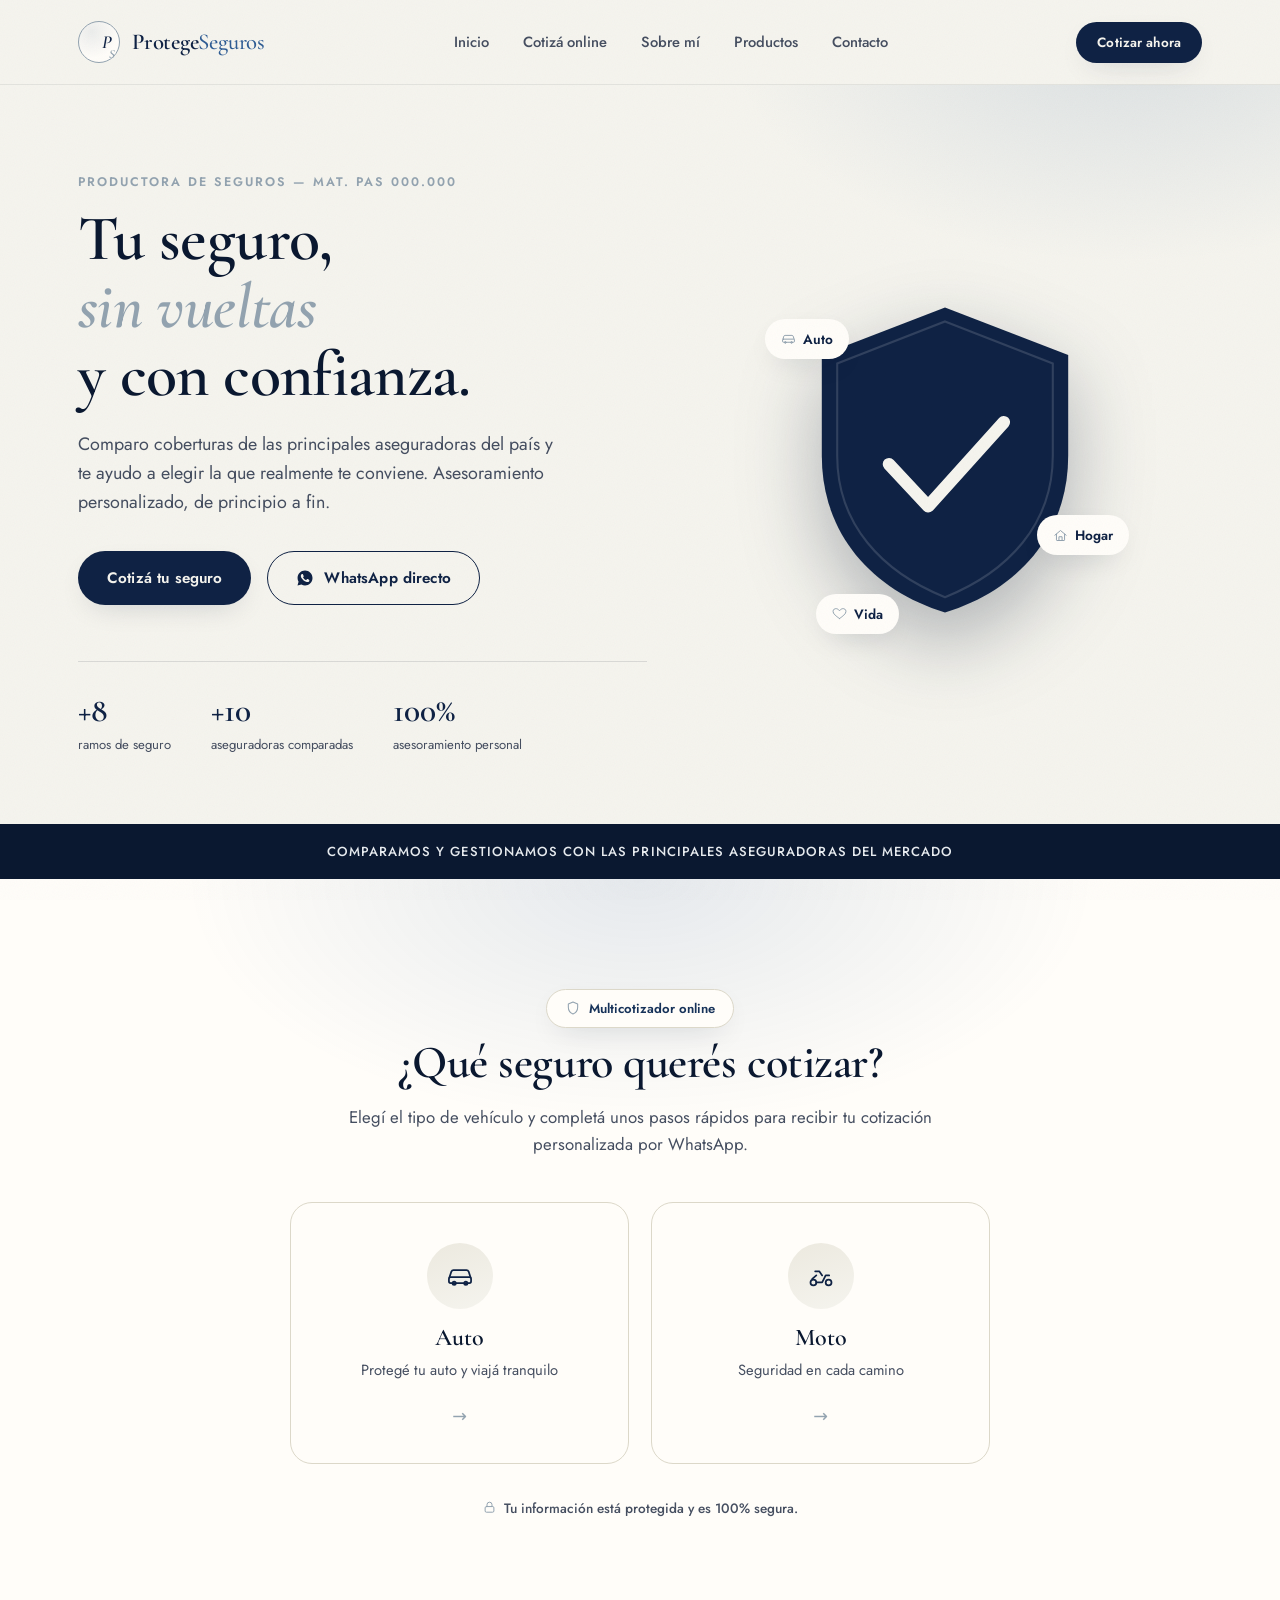
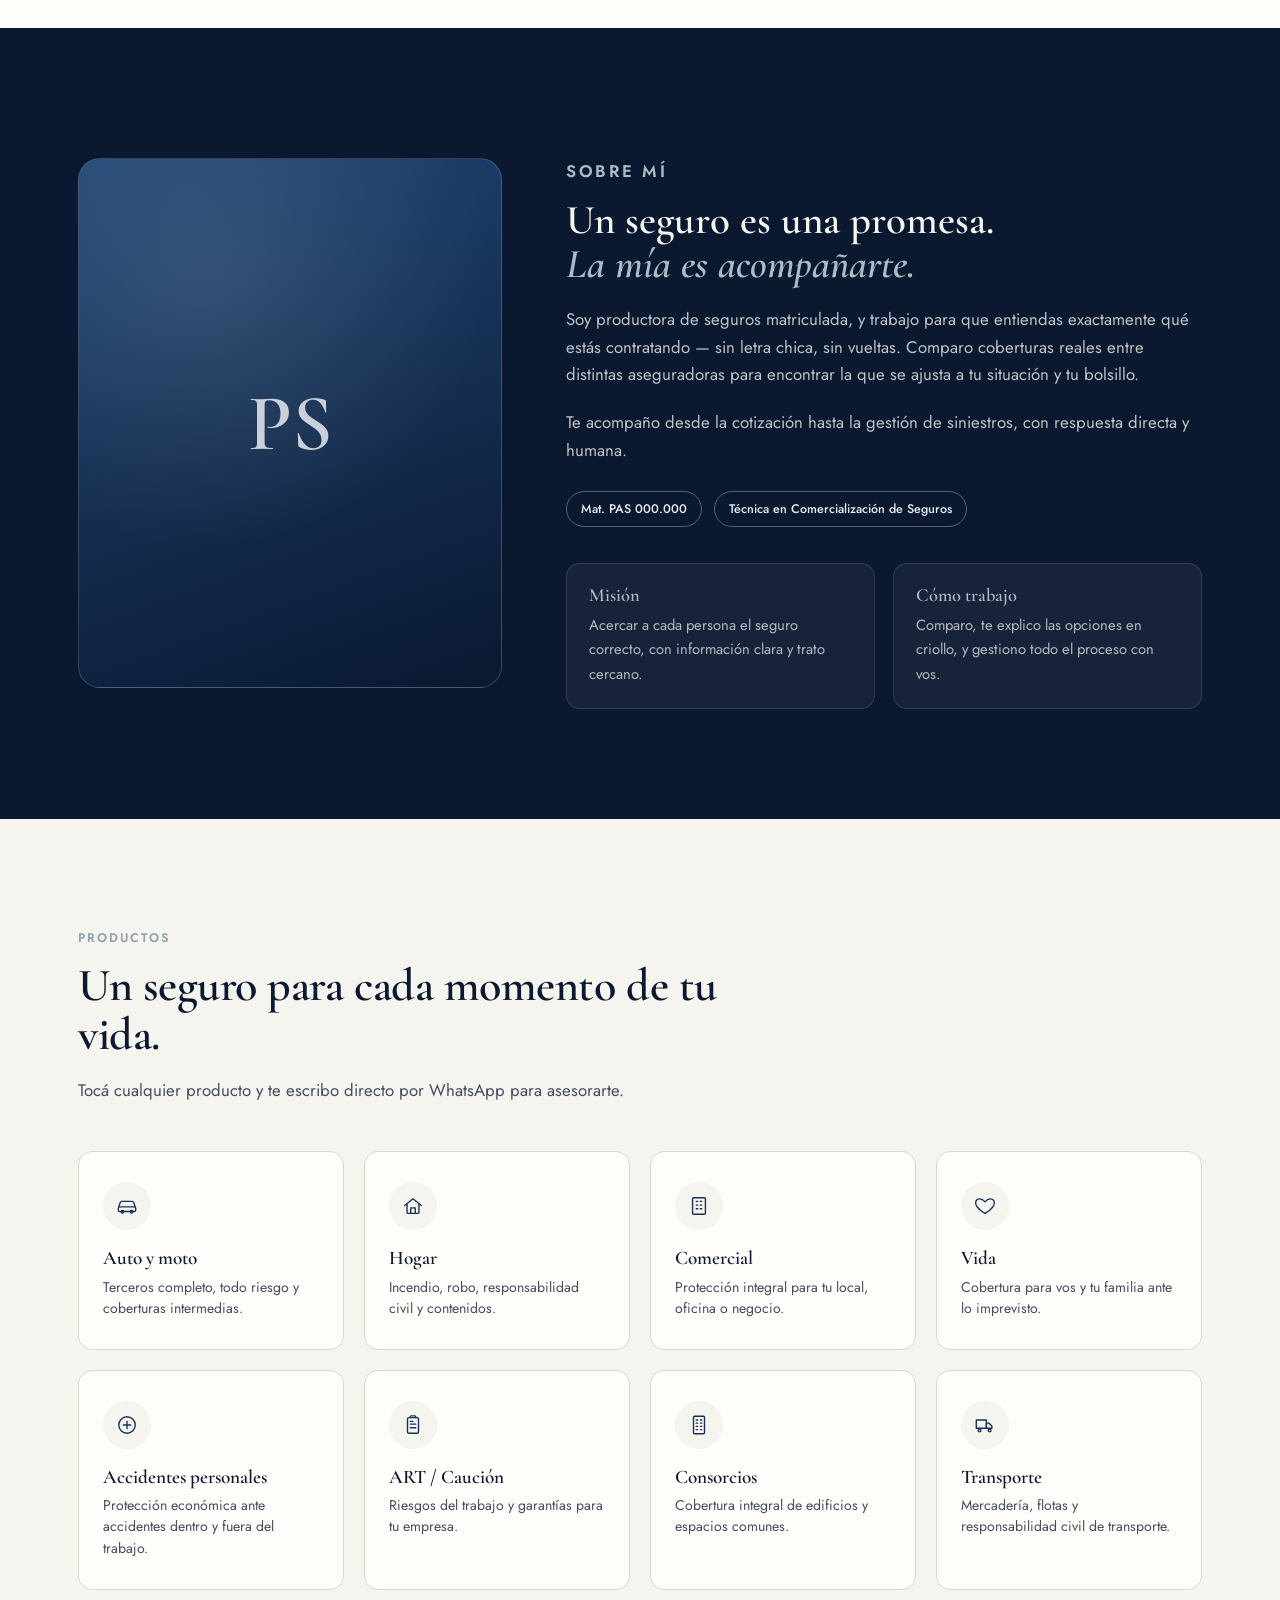
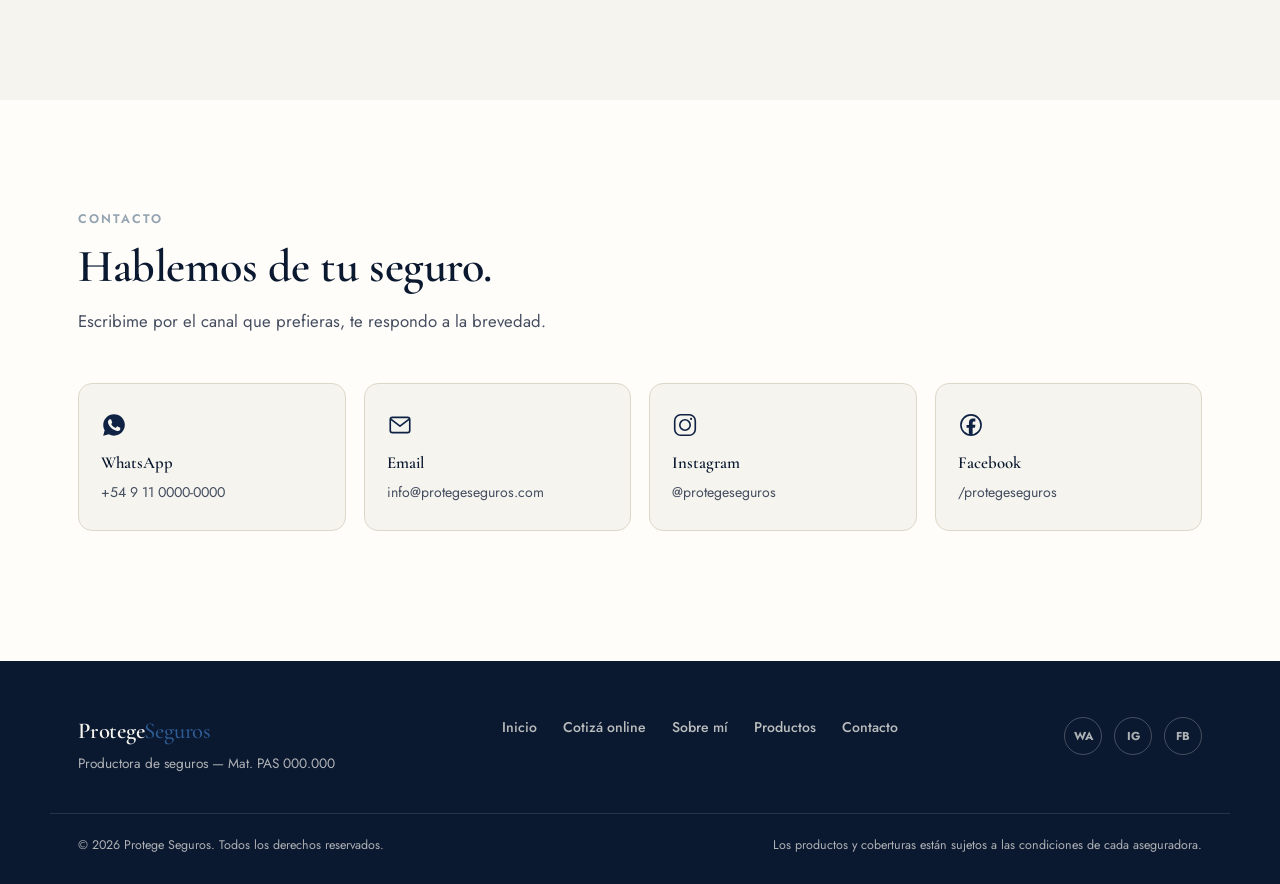
==== index.html @ 7175b38b "Sitio inicial de Protege Seguros: landing con cotizador auto/moto, productos y contacto por WhatsApp" ====
<!DOCTYPE html>
<html lang="es">
<head>
<meta charset="UTF-8">
<meta name="viewport" content="width=device-width, initial-scale=1.0">
<title>Protege Seguros — Tu productora de seguros de confianza</title>
<meta name="description" content="Protege Seguros: cotizá online seguros de auto y moto, y consultá por hogar, comercial, vida, ART y más. Asesoramiento personalizado, sin vueltas.">
<link rel="preconnect" href="https://fonts.googleapis.com">
<link rel="preconnect" href="https://fonts.gstatic.com" crossorigin>
<link href="https://fonts.googleapis.com/css2?family=Cormorant+Garamond:ital,wght@0,400;0,500;0,600;0,700;1,500;1,600&family=Jost:wght@400;500;600;700&display=swap" rel="stylesheet">
<link rel="stylesheet" href="css/styles.css">
</head>
<body>

<div class="grain"></div>

<!-- ===== HEADER ===== -->
<header class="site-header" id="inicio">
  <div class="wrap header-inner">
    <a href="#inicio" class="brand">
      <span class="brand-mark" aria-hidden="true">
        <span class="mark-badge">P<span class="mark-s">S</span></span>
      </span>
      <span class="brand-name">Protege<em>Seguros</em></span>
    </a>

    <nav class="main-nav" id="mainNav">
      <a href="#inicio">Inicio</a>
      <a href="#cotizar">Cotizá online</a>
      <a href="#sobre-mi">Sobre mí</a>
      <a href="#productos">Productos</a>
      <a href="#contacto">Contacto</a>
    </nav>

    <a href="#cotizar" class="btn btn-primary btn-small header-cta">Cotizar ahora</a>

    <button class="nav-toggle" id="navToggle" aria-label="Abrir menú" aria-expanded="false">
      <span></span><span></span><span></span>
    </button>
  </div>
</header>

<main>

  <!-- ===== HERO ===== -->
  <section class="hero">
    <div class="wrap hero-inner">
      <div class="hero-copy">
        <p class="eyebrow">Productora de seguros — Mat. PAS 000.000</p>
        <h1>Tu seguro,<br><em>sin vueltas</em><br>y con confianza.</h1>
        <p class="hero-lead">
          Comparo coberturas de las principales aseguradoras del país y te ayudo
          a elegir la que realmente te conviene. Asesoramiento personalizado,
          de principio a fin.
        </p>
        <div class="hero-actions">
          <a href="#cotizar" class="btn btn-primary">Cotizá tu seguro</a>
          <a href="#" class="btn btn-ghost" data-wa-msg="Hola! Quiero consultar por un seguro.">
            <svg width="18" height="18" viewBox="0 0 24 24" fill="currentColor"><path d="M12.04 2c-5.5 0-9.96 4.46-9.96 9.96 0 1.76.46 3.45 1.32 4.95L2 22l5.25-1.38a9.9 9.9 0 0 0 4.79 1.22h.01c5.5 0 9.96-4.46 9.96-9.96S17.54 2 12.04 2zm5.86 14.06c-.24.68-1.4 1.3-1.94 1.38-.5.08-1.12.11-1.81-.11-.42-.13-.95-.31-1.64-.6-2.88-1.24-4.76-4.15-4.9-4.34-.14-.19-1.17-1.55-1.17-2.96 0-1.4.74-2.09 1-2.38.26-.28.57-.35.76-.35.19 0 .38 0 .55.01.17.01.41-.06.64.49.24.57.81 1.98.88 2.12.07.14.12.31.02.5-.09.19-.14.31-.28.48-.14.16-.29.36-.42.49-.14.14-.28.29-.12.57.16.28.71 1.17 1.53 1.89 1.05.94 1.94 1.23 2.22 1.37.28.14.44.12.6-.07.16-.19.69-.8.87-1.08.19-.28.37-.23.62-.14.26.09 1.64.77 1.92.91.28.14.47.21.54.33.07.12.07.68-.17 1.36z"/></svg>
            WhatsApp directo
          </a>
        </div>

        <ul class="hero-stats">
          <li><strong>+8</strong><span>ramos de seguro</span></li>
          <li><strong>+10</strong><span>aseguradoras comparadas</span></li>
          <li><strong>100%</strong><span>asesoramiento personal</span></li>
        </ul>
      </div>

      <div class="hero-visual" aria-hidden="true">
        <div class="shield-stack">
          <svg class="shield-big" viewBox="0 0 200 230" width="280" height="322">
            <path d="M100 6 L188 40 V112 C188 168 152 208 100 224 C48 208 12 168 12 112 V40 Z" fill="var(--navy-800)"/>
            <path d="M100 16 L177 46 V112 C177 161 145 195 100 213 C55 195 23 161 23 112 V46 Z" fill="none" stroke="rgba(255,255,255,.14)" stroke-width="1.5"/>
            <path d="M60 118 L88 148 L142 88" fill="none" stroke="var(--ivory-100)" stroke-width="9" stroke-linecap="round" stroke-linejoin="round"/>
          </svg>
          <span class="orbit-chip chip-auto"><svg viewBox="0 0 24 24" fill="none" stroke="currentColor" stroke-width="1.6" stroke-linecap="round" stroke-linejoin="round"><path d="M3 13l1.6-4.8A2 2 0 0 1 6.5 7h11a2 2 0 0 1 1.9 1.2L21 13"/><rect x="2.5" y="13" width="19" height="5" rx="1.5"/><circle cx="7" cy="18.3" r="1.4"/><circle cx="17" cy="18.3" r="1.4"/></svg>Auto</span>
          <span class="orbit-chip chip-hogar"><svg viewBox="0 0 24 24" fill="none" stroke="currentColor" stroke-width="1.6" stroke-linecap="round" stroke-linejoin="round"><path d="M3 11.5 12 4l9 7.5"/><path d="M5.5 10v9a1 1 0 0 0 1 1h11a1 1 0 0 0 1-1v-9"/><path d="M9.5 20v-6h5v6"/></svg>Hogar</span>
          <span class="orbit-chip chip-vida"><svg viewBox="0 0 24 24" fill="none" stroke="currentColor" stroke-width="1.6" stroke-linecap="round" stroke-linejoin="round"><path d="M12 20s-7-4.35-9.5-8.5C.7 8 2.2 4.5 5.8 4.2 8 4 10.2 5.3 12 7.5 13.8 5.3 16 4 18.2 4.2 21.8 4.5 23.3 8 21.5 11.5 19 15.65 12 20 12 20Z"/></svg>Vida</span>
        </div>
      </div>
    </div>
  </section>

  <!-- ===== ASEGURADORAS STRIP ===== -->
  <section class="strip">
    <div class="wrap strip-inner">
      <p>Comparamos y gestionamos con las principales aseguradoras del mercado</p>
    </div>
  </section>

  <!-- ===== COTIZADOR ===== -->
  <section class="cotizar" id="cotizar">
    <div class="wrap cotizar-inner">
      <div class="section-head center">
        <span class="pill"><svg viewBox="0 0 24 24" fill="none" stroke="currentColor" stroke-width="1.6" stroke-linecap="round" stroke-linejoin="round"><path d="M12 3l7 3v5c0 5-3 8.5-7 10-4-1.5-7-5-7-10V6l7-3z"/></svg>Multicotizador online</span>
        <h2>¿Qué seguro querés cotizar?</h2>
        <p class="section-lead">
          Elegí el tipo de vehículo y completá unos pasos rápidos para recibir tu
          cotización personalizada por WhatsApp.
        </p>
      </div>

      <div class="quote-picker">
        <a class="quote-card" href="#" data-open-wizard="auto">
          <span class="quote-icon">
            <svg viewBox="0 0 24 24" fill="none" stroke="currentColor" stroke-width="1.5" stroke-linecap="round" stroke-linejoin="round"><path d="M3 13l1.6-4.8A2 2 0 0 1 6.5 7h11a2 2 0 0 1 1.9 1.2L21 13"/><rect x="2.5" y="13" width="19" height="5" rx="1.5"/><circle cx="7" cy="18.3" r="1.4"/><circle cx="17" cy="18.3" r="1.4"/></svg>
          </span>
          <h3>Auto</h3>
          <p>Protegé tu auto y viajá tranquilo</p>
          <span class="quote-arrow">→</span>
        </a>
        <a class="quote-card" href="#" data-open-wizard="moto">
          <span class="quote-icon">
            <svg viewBox="0 0 24 24" fill="none" stroke="currentColor" stroke-width="1.5" stroke-linecap="round" stroke-linejoin="round"><circle cx="5.5" cy="17.5" r="2.5"/><circle cx="18.5" cy="17.5" r="2.5"/><path d="M8 17.5h5l3-6h3M13 11.5 10.5 8H7"/><path d="M4.5 14.5 8 11.5"/></svg>
          </span>
          <h3>Moto</h3>
          <p>Seguridad en cada camino</p>
          <span class="quote-arrow">→</span>
        </a>
      </div>

      <p class="quote-trust"><svg viewBox="0 0 24 24" fill="none" stroke="currentColor" stroke-width="1.6" stroke-linecap="round" stroke-linejoin="round"><rect x="5" y="10.5" width="14" height="9" rx="2"/><path d="M8 10.5V7.5a4 4 0 0 1 8 0v3"/></svg>Tu información está protegida y es 100% segura.</p>
    </div>
  </section>

  <!-- ===== SOBRE MI ===== -->
  <section class="sobre-mi" id="sobre-mi">
    <div class="wrap sobre-inner">
      <div class="sobre-visual" aria-hidden="true">
        <div class="portrait-frame">
          <div class="portrait-placeholder">PS</div>
        </div>
      </div>
      <div class="sobre-copy">
        <p class="eyebrow">Sobre mí</p>
        <h2>Un seguro es una promesa.<br><em>La mía es acompañarte.</em></h2>
        <p>
          Soy productora de seguros matriculada, y trabajo para que entiendas exactamente
          qué estás contratando — sin letra chica, sin vueltas. Comparo coberturas reales
          entre distintas aseguradoras para encontrar la que se ajusta a tu situación y tu bolsillo.
        </p>
        <p>
          Te acompaño desde la cotización hasta la gestión de siniestros, con
          respuesta directa y humana.
        </p>
        <div class="credentials">
          <span>Mat. PAS 000.000</span>
          <span>Técnica en Comercialización de Seguros</span>
        </div>

        <div class="mission-grid">
          <div class="mission-card">
            <h3>Misión</h3>
            <p>Acercar a cada persona el seguro correcto, con información clara y trato cercano.</p>
          </div>
          <div class="mission-card">
            <h3>Cómo trabajo</h3>
            <p>Comparo, te explico las opciones en criollo, y gestiono todo el proceso con vos.</p>
          </div>
        </div>
      </div>
    </div>
  </section>

  <!-- ===== PRODUCTOS ===== -->
  <section class="productos" id="productos">
    <div class="wrap">
      <div class="section-head">
        <p class="eyebrow">Productos</p>
        <h2>Un seguro para cada momento de tu vida.</h2>
        <p class="section-lead">Tocá cualquier producto y te escribo directo por WhatsApp para asesorarte.</p>
      </div>

      <div class="product-grid">
        <a class="product-card" href="#" data-wa-msg="Hola! Quiero cotizar un seguro de AUTO.">
          <span class="product-icon"><svg viewBox="0 0 24 24" fill="none" stroke="currentColor" stroke-width="1.5" stroke-linecap="round" stroke-linejoin="round"><path d="M3 13l1.6-4.8A2 2 0 0 1 6.5 7h11a2 2 0 0 1 1.9 1.2L21 13"/><rect x="2.5" y="13" width="19" height="5" rx="1.5"/><circle cx="7" cy="18.3" r="1.4"/><circle cx="17" cy="18.3" r="1.4"/></svg></span>
          <h3>Auto y moto</h3>
          <p>Terceros completo, todo riesgo y coberturas intermedias.</p>
        </a>
        <a class="product-card" href="#" data-wa-msg="Hola! Quiero consultar por un seguro de HOGAR.">
          <span class="product-icon"><svg viewBox="0 0 24 24" fill="none" stroke="currentColor" stroke-width="1.5" stroke-linecap="round" stroke-linejoin="round"><path d="M3 11.5 12 4l9 7.5"/><path d="M5.5 10v9a1 1 0 0 0 1 1h11a1 1 0 0 0 1-1v-9"/><path d="M9.5 20v-6h5v6"/></svg></span>
          <h3>Hogar</h3>
          <p>Incendio, robo, responsabilidad civil y contenidos.</p>
        </a>
        <a class="product-card" href="#" data-wa-msg="Hola! Quiero consultar por un seguro COMERCIAL.">
          <span class="product-icon"><svg viewBox="0 0 24 24" fill="none" stroke="currentColor" stroke-width="1.5" stroke-linecap="round" stroke-linejoin="round"><rect x="5" y="3" width="14" height="18" rx="1"/><path d="M9 7h1.6M13.4 7H15M9 11h1.6M13.4 11H15M9 15h1.6M13.4 15H15"/></svg></span>
          <h3>Comercial</h3>
          <p>Protección integral para tu local, oficina o negocio.</p>
        </a>
        <a class="product-card" href="#" data-wa-msg="Hola! Quiero consultar por un seguro de VIDA.">
          <span class="product-icon"><svg viewBox="0 0 24 24" fill="none" stroke="currentColor" stroke-width="1.5" stroke-linecap="round" stroke-linejoin="round"><path d="M12 20s-7-4.35-9.5-8.5C.7 8 2.2 4.5 5.8 4.2 8 4 10.2 5.3 12 7.5 13.8 5.3 16 4 18.2 4.2 21.8 4.5 23.3 8 21.5 11.5 19 15.65 12 20 12 20Z"/></svg></span>
          <h3>Vida</h3>
          <p>Cobertura para vos y tu familia ante lo imprevisto.</p>
        </a>
        <a class="product-card" href="#" data-wa-msg="Hola! Quiero consultar por un seguro de ACCIDENTES PERSONALES.">
          <span class="product-icon"><svg viewBox="0 0 24 24" fill="none" stroke="currentColor" stroke-width="1.5" stroke-linecap="round" stroke-linejoin="round"><circle cx="12" cy="12" r="9"/><path d="M12 8v8M8 12h8"/></svg></span>
          <h3>Accidentes personales</h3>
          <p>Protección económica ante accidentes dentro y fuera del trabajo.</p>
        </a>
        <a class="product-card" href="#" data-wa-msg="Hola! Quiero consultar por ART / Caución.">
          <span class="product-icon"><svg viewBox="0 0 24 24" fill="none" stroke="currentColor" stroke-width="1.5" stroke-linecap="round" stroke-linejoin="round"><rect x="6" y="4" width="12" height="17" rx="1.5"/><path d="M9 4V3a1 1 0 0 1 1-1h4a1 1 0 0 1 1 1v1"/><path d="M9 11h6M9 15h6M9 8h3"/></svg></span>
          <h3>ART / Caución</h3>
          <p>Riesgos del trabajo y garantías para tu empresa.</p>
        </a>
        <a class="product-card" href="#" data-wa-msg="Hola! Quiero consultar por un seguro de CONSORCIO.">
          <span class="product-icon"><svg viewBox="0 0 24 24" fill="none" stroke="currentColor" stroke-width="1.5" stroke-linecap="round" stroke-linejoin="round"><rect x="6" y="2.5" width="12" height="19" rx="1"/><path d="M9 6.5h1.4M13.6 6.5H15M9 10h1.4M13.6 10H15M9 13.5h1.4M13.6 13.5H15M9 17h1.4M13.6 17H15"/></svg></span>
          <h3>Consorcios</h3>
          <p>Cobertura integral de edificios y espacios comunes.</p>
        </a>
        <a class="product-card" href="#" data-wa-msg="Hola! Quiero consultar por un seguro de TRANSPORTE.">
          <span class="product-icon"><svg viewBox="0 0 24 24" fill="none" stroke="currentColor" stroke-width="1.5" stroke-linecap="round" stroke-linejoin="round"><path d="M2.5 6.5h11v9h-11z"/><path d="M13.5 10h3l3 3v2.5h-6z"/><circle cx="6" cy="18" r="1.5"/><circle cx="17" cy="18" r="1.5"/></svg></span>
          <h3>Transporte</h3>
          <p>Mercadería, flotas y responsabilidad civil de transporte.</p>
        </a>
      </div>
    </div>
  </section>

  <!-- ===== CONTACTO ===== -->
  <section class="contacto" id="contacto">
    <div class="wrap contacto-inner">
      <div class="section-head">
        <p class="eyebrow">Contacto</p>
        <h2>Hablemos de tu seguro.</h2>
        <p class="section-lead">Escribime por el canal que prefieras, te respondo a la brevedad.</p>
      </div>

      <div class="contact-grid">
        <a class="contact-card" href="#" data-wa-msg="Hola! Quiero hacer una consulta.">
          <span class="contact-icon"><svg viewBox="0 0 24 24" fill="currentColor"><path d="M12.04 2c-5.5 0-9.96 4.46-9.96 9.96 0 1.76.46 3.45 1.32 4.95L2 22l5.25-1.38a9.9 9.9 0 0 0 4.79 1.22h.01c5.5 0 9.96-4.46 9.96-9.96S17.54 2 12.04 2zm5.86 14.06c-.24.68-1.4 1.3-1.94 1.38-.5.08-1.12.11-1.81-.11-.42-.13-.95-.31-1.64-.6-2.88-1.24-4.76-4.15-4.9-4.34-.14-.19-1.17-1.55-1.17-2.96 0-1.4.74-2.09 1-2.38.26-.28.57-.35.76-.35.19 0 .38 0 .55.01.17.01.41-.06.64.49.24.57.81 1.98.88 2.12.07.14.12.31.02.5-.09.19-.14.31-.28.48-.14.16-.29.36-.42.49-.14.14-.28.29-.12.57.16.28.71 1.17 1.53 1.89 1.05.94 1.94 1.23 2.22 1.37.28.14.44.12.6-.07.16-.19.69-.8.87-1.08.19-.28.37-.23.62-.14.26.09 1.64.77 1.92.91.28.14.47.21.54.33.07.12.07.68-.17 1.36z"/></svg></span>
          <h3>WhatsApp</h3>
          <p>+54 9 11 0000-0000</p>
        </a>
        <a class="contact-card" href="mailto:info@protegeseguros.com">
          <span class="contact-icon"><svg viewBox="0 0 24 24" fill="none" stroke="currentColor" stroke-width="1.5" stroke-linecap="round" stroke-linejoin="round"><rect x="3" y="5" width="18" height="14" rx="2"/><path d="M3.5 6.5 12 13l8.5-6.5"/></svg></span>
          <h3>Email</h3>
          <p>info@protegeseguros.com</p>
        </a>
        <a class="contact-card" href="https://instagram.com/protegeseguros" target="_blank" rel="noopener">
          <span class="contact-icon"><svg viewBox="0 0 24 24" fill="none" stroke="currentColor" stroke-width="1.5" stroke-linecap="round" stroke-linejoin="round"><rect x="2.5" y="2.5" width="19" height="19" rx="5.5"/><circle cx="12" cy="12" r="4.8"/><circle cx="17.6" cy="6.4" r="1" fill="currentColor" stroke="none"/></svg></span>
          <h3>Instagram</h3>
          <p>@protegeseguros</p>
        </a>
        <a class="contact-card" href="https://facebook.com/protegeseguros" target="_blank" rel="noopener">
          <span class="contact-icon"><svg viewBox="0 0 24 24" fill="none" stroke="currentColor" stroke-width="1.5"><circle cx="12" cy="12" r="9.3"/><path d="M13.5 21v-6.5h2.2l.35-2.7H13.5v-1.7c0-.8.2-1.3 1.4-1.3H16V6.2c-.27-.03-1.16-.11-2.2-.11-2.2 0-3.7 1.3-3.7 3.8v2H7.9v2.7H10V21" fill="currentColor" stroke="none"/></svg></span>
          <h3>Facebook</h3>
          <p>/protegeseguros</p>
        </a>
      </div>
    </div>
  </section>

</main>

<!-- ===== FOOTER ===== -->
<footer class="site-footer">
  <div class="wrap footer-inner">
    <div class="footer-brand">
      <span class="brand-name">Protege<em>Seguros</em></span>
      <p>Productora de seguros — Mat. PAS 000.000</p>
    </div>
    <nav class="footer-nav">
      <a href="#inicio">Inicio</a>
      <a href="#cotizar">Cotizá online</a>
      <a href="#sobre-mi">Sobre mí</a>
      <a href="#productos">Productos</a>
      <a href="#contacto">Contacto</a>
    </nav>
    <div class="footer-social">
      <a href="#" data-wa-msg="Hola! Quiero hacer una consulta." aria-label="WhatsApp">WA</a>
      <a href="https://instagram.com/protegeseguros" target="_blank" rel="noopener" aria-label="Instagram">IG</a>
      <a href="https://facebook.com/protegeseguros" target="_blank" rel="noopener" aria-label="Facebook">FB</a>
    </div>
  </div>
  <div class="wrap footer-bottom">
    <p>© 2026 Protege Seguros. Todos los derechos reservados.</p>
    <p>Los productos y coberturas están sujetos a las condiciones de cada aseguradora.</p>
  </div>
</footer>

<!-- ===== QUOTE WIZARD MODAL (Auto / Moto) ===== -->
<div class="quote-modal" id="quoteModal" aria-hidden="true">
  <div class="quote-modal-backdrop" data-close-modal></div>
  <div class="quote-modal-panel" role="dialog" aria-modal="true" aria-labelledby="quoteModalTitle">
    <button type="button" class="modal-close" data-close-modal aria-label="Cerrar">✕</button>

    <div class="modal-head">
      <span class="pill"><svg viewBox="0 0 24 24" fill="none" stroke="currentColor" stroke-width="1.6" stroke-linecap="round" stroke-linejoin="round"><path d="M12 3l7 3v5c0 5-3 8.5-7 10-4-1.5-7-5-7-10V6l7-3z"/></svg>Multicotizador de seguros</span>
      <h3 id="quoteModalTitle">Cotizá tu <span id="modalVehicleType">auto</span> en minutos</h3>
    </div>

    <div class="modal-progress">
      <span class="modal-progress-label">Paso <strong id="stepCurrent">1</strong> de 3</span>
      <div class="modal-progress-bar"><span id="progressFill" style="width:33.3%"></span></div>
    </div>

    <form id="quoteWizardForm" novalidate>
      <!-- STEP 1 -->
      <div class="wizard-step" data-step="1">
        <h4>¿Qué vehículo tenés?</h4>
        <div class="field">
          <label for="w-marca">Marca</label>
          <select id="w-marca" name="marca" required>
            <option value="" disabled selected>Seleccioná la marca</option>
          </select>
        </div>
        <div class="field" id="w-marca-otra-wrap" hidden>
          <label for="w-marca-otra">Escribí la marca</label>
          <input type="text" id="w-marca-otra" name="marcaOtra" placeholder="Nombre de la marca" required>
        </div>
        <div class="field-row">
          <div class="field">
            <label for="w-anio">Año</label>
            <input type="number" id="w-anio" name="anio" min="1970" max="2027" placeholder="2020" required>
          </div>
          <label class="check inline">
            <input type="checkbox" name="es0km">
            <span>¿Es 0km?</span>
          </label>
        </div>
        <div class="field" id="w-modelo-wrap" hidden>
          <label for="w-modelo">Modelo</label>
          <select id="w-modelo" name="modelo" required>
            <option value="" disabled selected>Elegí un modelo</option>
          </select>
        </div>
        <div class="field" id="w-modelo-otra-wrap" hidden>
          <label for="w-modelo-otra">Escribí el modelo / versión</label>
          <input type="text" id="w-modelo-otra" name="modeloOtra" placeholder="Ej: Gol Trend 1.6" required>
        </div>
        <div class="field">
          <label for="w-uso">Uso del vehículo</label>
          <select id="w-uso" name="uso">
            <option>Particular</option>
            <option>Comercial</option>
            <option>Aplicación (Uber / Didi)</option>
          </select>
        </div>
        <div class="check-grid">
          <label class="check"><input type="checkbox" name="garage"><span>¿Se guarda en garage?</span></label>
          <label class="check"><input type="checkbox" name="gnc"><span>¿Tiene GNC?</span></label>
          <label class="check"><input type="checkbox" name="rastreador"><span>¿Tiene rastreador satelital?</span></label>
        </div>
      </div>

      <!-- STEP 2 -->
      <div class="wizard-step" data-step="2" hidden>
        <h4>Tus datos de contacto</h4>
        <div class="field">
          <label for="w-nombre">Nombre y apellido</label>
          <input type="text" id="w-nombre" name="nombre" required placeholder="Tu nombre">
        </div>
        <div class="field">
          <label for="w-telefono">Teléfono</label>
          <input type="tel" id="w-telefono" name="telefono" required placeholder="11 1234-5678">
        </div>
        <div class="field">
          <label for="w-email">Email (opcional)</label>
          <input type="email" id="w-email" name="email" placeholder="tu@email.com">
        </div>
      </div>

      <!-- STEP 3 -->
      <div class="wizard-step" data-step="3" hidden>
        <h4>Revisá tu cotización</h4>
        <div class="summary" id="wizardSummary"></div>
        <p class="quote-trust"><svg viewBox="0 0 24 24" fill="none" stroke="currentColor" stroke-width="1.6" stroke-linecap="round" stroke-linejoin="round"><rect x="5" y="10.5" width="14" height="9" rx="2"/><path d="M8 10.5V7.5a4 4 0 0 1 8 0v3"/></svg>Tus datos se usan solo para prepararte la cotización.</p>
      </div>

      <div class="modal-actions">
        <button type="button" class="btn btn-ghost" id="wizardBack" hidden>Atrás</button>
        <button type="button" class="btn btn-primary" id="wizardNext">Siguiente →</button>
      </div>
    </form>
  </div>
</div>

<script src="js/main.js"></script>
</body>
</html>
---- css/styles.css ----
/* ===================================================================
   PROTEGE SEGUROS — design tokens
=================================================================== */
:root{
  --navy-900: #0a1830;
  --navy-800: #0f2244;
  --navy-700: #163259;
  --navy-600: #204575;
  --navy-500: #2e5c94;
  --steel-400: #6f93c2;
  --silver-500: #93a3b0;
  --silver-400: #aebcc7;
  --silver-100: #e8ecf0;
  --ivory-100: #f5f4ee;
  --ivory-200: #ece9df;
  --ivory-300: #dcd8c9;
  --ink: #131b2b;
  --ink-soft: #454e60;
  --white: #fffdf9;

  --font-display: "Cormorant Garamond", ui-serif, Georgia, serif;
  --font-body: "Jost", ui-sans-serif, system-ui, sans-serif;

  --radius-lg: 22px;
  --radius-md: 14px;
  --radius-sm: 8px;
  --shadow-soft: 0 20px 50px -20px rgba(10, 24, 48, 0.4);
  --shadow-card: 0 10px 30px -12px rgba(10, 24, 48, 0.2);
  --ease: cubic-bezier(.22,.9,.32,1);
}

*, *::before, *::after{ box-sizing: border-box; }
html{ scroll-behavior: smooth; }
body{
  margin:0;
  font-family: var(--font-body);
  color: var(--ink);
  background: var(--ivory-100);
  -webkit-font-smoothing: antialiased;
  overflow-x: hidden;
}
img{ max-width:100%; display:block; }
a{ color:inherit; text-decoration:none; }
ul{ list-style:none; margin:0; padding:0; }
h1,h2,h3{ font-family: var(--font-display); font-weight: 600; margin:0; color: var(--navy-900); line-height:1.06; }
p{ margin:0; }
em{ font-style: italic; color: var(--silver-500); }

.wrap{
  max-width: 1180px;
  margin: 0 auto;
  padding: 0 28px;
}

/* grain overlay */
.grain{
  position: fixed; inset:0; pointer-events:none; z-index: 999;
  opacity: .04; mix-blend-mode: multiply;
  background-image: url("data:image/svg+xml,%3Csvg xmlns='http://www.w3.org/2000/svg' width='120' height='120'%3E%3Cfilter id='n'%3E%3CfeTurbulence type='fractalNoise' baseFrequency='0.9' numOctaves='2' stitchTiles='stitch'/%3E%3C/filter%3E%3Crect width='100%25' height='100%25' filter='url(%23n)'/%3E%3C/svg%3E");
}

/* ===================================================================
   BUTTONS
=================================================================== */
.btn{
  display:inline-flex; align-items:center; gap:10px;
  padding: 15px 28px;
  border-radius: 999px;
  font-family: var(--font-body);
  font-weight: 600;
  font-size: .95rem;
  letter-spacing: .01em;
  border: 1.5px solid transparent;
  cursor:pointer;
  transition: transform .35s var(--ease), box-shadow .35s var(--ease), background .3s;
}
.btn-primary{
  background: var(--navy-800);
  color: var(--ivory-100);
  box-shadow: var(--shadow-card);
}
.btn-primary:hover{ transform: translateY(-3px); box-shadow: var(--shadow-soft); background: var(--navy-700); }
.btn-ghost{
  background: transparent;
  color: var(--navy-800);
  border-color: var(--navy-800);
}
.btn-ghost:hover{ background: var(--navy-800); color: var(--ivory-100); transform: translateY(-3px); }
.btn-small{ padding: 10px 20px; font-size: .84rem; }

/* ===================================================================
   HEADER
=================================================================== */
.site-header{
  position: sticky; top:0; z-index: 100;
  background: rgba(245,244,238,.86);
  backdrop-filter: blur(14px);
  border-bottom: 1px solid rgba(19,27,43,.08);
}
.header-inner{
  display:flex; align-items:center; justify-content: space-between;
  height: 84px;
  gap: 24px;
}
.brand{ display:flex; align-items:center; gap:12px; color: var(--navy-800); flex-shrink:0; }
.brand-mark{ display:flex; }
.mark-badge{
  width: 42px; height: 42px;
  border-radius: 50%;
  border: 1.5px solid var(--silver-500);
  display:flex; align-items:center; justify-content:flex-end;
  padding-right: 4px;
  font-family: var(--font-display);
  font-style: italic;
  font-weight: 600;
  font-size: 1.15rem;
  color: var(--navy-800);
  background: radial-gradient(circle at 32% 24%, rgba(147,163,176,.18), transparent 65%), var(--white);
}
.mark-badge .mark-s{ font-size: .68em; color: var(--silver-500); margin-left: -3px; align-self: flex-end; }
.brand-name{
  font-family: var(--font-display);
  font-size: 1.42rem;
  font-weight: 600;
  letter-spacing: -.01em;
}
.brand-name em{ font-style: normal; color: var(--navy-500); font-weight: 500; }

.main-nav{ display:flex; gap: 34px; margin: 0 auto; }
.main-nav a{
  font-size: .92rem; font-weight: 500; color: var(--ink-soft);
  position: relative; padding: 4px 0;
  transition: color .25s;
}
.main-nav a::after{
  content:""; position:absolute; left:0; bottom:-2px; height:2px; width:0;
  background: var(--silver-500); transition: width .3s var(--ease);
}
.main-nav a:hover{ color: var(--navy-900); }
.main-nav a:hover::after{ width:100%; }

.header-cta{ flex-shrink:0; }
.nav-toggle{ display:none; }

/* ===================================================================
   HERO
=================================================================== */
.hero{
  position: relative;
  padding: 88px 0 70px;
  background:
    radial-gradient(680px 420px at 88% -10%, rgba(46,92,148,.14), transparent 60%),
    var(--ivory-100);
}
.hero-inner{
  display:grid;
  grid-template-columns: 1.05fr .95fr;
  align-items:center;
  gap: 40px;
}
.eyebrow{
  font-size: .78rem; font-weight: 600; letter-spacing: .16em; text-transform: uppercase;
  color: var(--silver-500); margin-bottom: 14px; display:block;
}
.hero h1{
  font-size: clamp(2.7rem, 5vw, 4.4rem);
  letter-spacing: -.01em;
  font-weight: 600;
}
.hero-lead{
  margin-top: 22px;
  font-size: 1.12rem;
  line-height: 1.6;
  color: var(--ink-soft);
  max-width: 480px;
}
.hero-actions{ display:flex; gap:16px; margin-top: 34px; flex-wrap: wrap; }

.hero-stats{
  display:flex; gap: 40px;
  margin-top: 56px;
  padding-top: 28px;
  border-top: 1px solid rgba(19,27,43,.12);
}
.hero-stats li{ display:flex; flex-direction:column; gap:4px; }
.hero-stats strong{ font-family: var(--font-display); font-size: 2.1rem; font-weight:600; color: var(--navy-800); }
.hero-stats span{ font-size: .82rem; color: var(--ink-soft); }

.hero-visual{ position:relative; display:flex; justify-content:center; }
.shield-stack{ position:relative; }
.shield-big{ filter: drop-shadow(0 30px 40px rgba(10,24,48,.3)); animation: float 6s ease-in-out infinite; }
@keyframes float{ 0%,100%{ transform: translateY(0);} 50%{ transform: translateY(-14px);} }

.orbit-chip{
  position:absolute;
  display:flex; align-items:center; gap:7px;
  background: var(--white);
  border-radius: 999px;
  padding: 10px 16px;
  font-size: .85rem;
  font-weight: 600;
  color: var(--navy-800);
  box-shadow: var(--shadow-card);
  animation: bob 5s ease-in-out infinite;
}
.orbit-chip svg{ width: 15px; height: 15px; color: var(--silver-500); flex-shrink:0; }
.chip-auto{ top: 6%; left: -14%; animation-delay: .2s; }
.chip-hogar{ bottom: 22%; right: -16%; animation-delay: 1.1s; }
.chip-vida{ bottom: -2%; left: 4%; animation-delay: 2s; }
@keyframes bob{ 0%,100%{ transform: translateY(0) rotate(0);} 50%{ transform: translateY(-10px) rotate(-2deg);} }

/* strip */
.strip{ background: var(--navy-900); padding: 18px 0; }
.strip-inner p{
  text-align:center; color: var(--silver-100);
  font-size: .82rem; letter-spacing: .08em; text-transform: uppercase; font-weight:500;
}

/* ===================================================================
   SECTION HEAD (shared)
=================================================================== */
.section-head{ max-width: 640px; margin: 0 0 48px; }
.section-head.center{ max-width: 620px; margin: 0 auto 44px; text-align: center; }
.section-head h2{ font-size: clamp(2.1rem, 3.6vw, 2.9rem); margin-top: 10px; letter-spacing: -.01em; }
.section-lead{ margin-top: 18px; font-size: 1.05rem; color: var(--ink-soft); line-height:1.6; }

.pill{
  display:inline-flex; align-items:center; gap:8px;
  background: var(--white);
  border: 1px solid var(--ivory-300);
  border-radius: 999px;
  padding: 9px 18px;
  font-size: .82rem; font-weight: 600; color: var(--navy-700);
  box-shadow: var(--shadow-card);
}
.pill svg{ width: 16px; height: 16px; color: var(--silver-500); flex-shrink:0; }

/* ===================================================================
   COTIZADOR
=================================================================== */
.cotizar{
  padding: 110px 0;
  background:
    radial-gradient(700px 380px at 50% 0%, rgba(46,92,148,.12), transparent 65%),
    var(--white);
}
.quote-picker{
  display:grid; grid-template-columns: 1fr 1fr; gap: 22px;
  max-width: 700px; margin: 0 auto;
}
.quote-card{
  position: relative;
  background: var(--white);
  border: 1px solid var(--ivory-300);
  border-radius: var(--radius-lg);
  padding: 40px 30px 34px;
  text-align:center;
  display:flex; flex-direction:column; align-items:center; gap: 8px;
  transition: transform .4s var(--ease), box-shadow .4s var(--ease), border-color .3s;
}
.quote-card:hover{
  transform: translateY(-8px);
  box-shadow: var(--shadow-soft);
  border-color: var(--silver-500);
}
.quote-icon{
  width: 66px; height: 66px; border-radius: 50%;
  background: linear-gradient(160deg, var(--ivory-200), var(--ivory-100));
  display:flex; align-items:center; justify-content:center;
  color: var(--navy-800);
  margin-bottom: 8px;
  transition: background .3s, color .3s;
}
.quote-icon svg{ width: 28px; height: 28px; }
.quote-card:hover .quote-icon{ background: linear-gradient(160deg, var(--navy-800), var(--navy-600)); color: var(--ivory-100); }
.quote-card h3{ font-size: 1.5rem; }
.quote-card p{ font-size: .92rem; color: var(--ink-soft); }
.quote-arrow{
  margin-top: 14px;
  font-size: 1.1rem; color: var(--silver-500);
  transition: transform .35s var(--ease);
}
.quote-card:hover .quote-arrow{ transform: translateX(6px); }

.quote-trust{
  display:flex; align-items:center; justify-content:center; gap:7px;
  margin-top: 34px;
  font-size: .85rem; color: var(--ink-soft); font-weight: 500;
}
.quote-trust svg{ width: 15px; height: 15px; color: var(--silver-500); flex-shrink:0; }

/* ===================================================================
   SOBRE MI
=================================================================== */
.sobre-mi{ padding: 110px 0; background: var(--navy-900); color: var(--ivory-100); }
.sobre-inner{
  display:grid; grid-template-columns: .8fr 1.2fr; gap: 64px; align-items: center;
}
.sobre-mi .eyebrow{ color: var(--silver-400); }
.sobre-mi h2{ color: var(--ivory-100); font-size: clamp(2rem, 3.2vw, 2.7rem); }
.sobre-mi h2 em{ color: var(--silver-400); }
.sobre-copy p{ margin-top: 20px; color: rgba(245,244,238,.78); line-height: 1.65; font-size: 1.05rem; }
.credentials{ display:flex; gap:12px; margin-top: 26px; flex-wrap: wrap; }
.credentials span{
  font-size: .78rem; font-weight:500; padding: 8px 14px; border-radius: 999px;
  border: 1px solid rgba(174,188,199,.45); color: var(--silver-100);
}
.mission-grid{ display:grid; grid-template-columns: 1fr 1fr; gap: 18px; margin-top: 36px; }
.mission-card{
  background: rgba(245,244,238,.05);
  border: 1px solid rgba(245,244,238,.12);
  border-radius: var(--radius-md);
  padding: 22px;
}
.mission-card h3{ color: var(--silver-400); font-size: 1.15rem; margin-bottom: 8px; }
.mission-card p{ margin-top:0; font-size: .92rem; color: rgba(245,244,238,.72); }

.portrait-frame{
  width: 100%; aspect-ratio: 4/5;
  border-radius: var(--radius-lg);
  background: linear-gradient(160deg, var(--navy-600), var(--navy-900));
  border: 1px solid rgba(147,163,176,.3);
  display:flex; align-items:center; justify-content:center;
  position: relative;
  overflow:hidden;
}
.portrait-frame::before{
  content:""; position:absolute; inset:0;
  background: radial-gradient(circle at 30% 20%, rgba(147,163,176,.22), transparent 55%);
}
.portrait-placeholder{
  font-family: var(--font-display); font-size: 5rem; font-weight:600; color: var(--silver-100); opacity:.85;
}

/* ===================================================================
   PRODUCTOS
=================================================================== */
.productos{ padding: 110px 0; background: var(--ivory-100); }
.product-grid{
  display:grid; grid-template-columns: repeat(4, 1fr); gap: 20px;
}
.product-card{
  display:block;
  background: var(--white);
  border: 1px solid var(--ivory-300);
  border-radius: var(--radius-md);
  padding: 30px 24px;
  transition: transform .35s var(--ease), box-shadow .35s var(--ease), border-color .3s;
  cursor: pointer;
}
.product-card:hover{
  transform: translateY(-6px);
  box-shadow: var(--shadow-card);
  border-color: var(--silver-400);
}
.product-icon{
  width: 48px; height: 48px; border-radius: 50%;
  background: var(--ivory-100);
  display:flex; align-items:center; justify-content:center;
  color: var(--navy-700);
  margin-bottom: 18px;
  transition: background .3s, color .3s;
}
.product-icon svg{ width: 22px; height: 22px; }
.product-card:hover .product-icon{ background: var(--navy-800); color: var(--ivory-100); }
.product-card h3{ font-size: 1.2rem; margin-bottom: 8px; }
.product-card p{ font-size: .88rem; color: var(--ink-soft); line-height:1.5; }

/* ===================================================================
   CONTACTO
=================================================================== */
.contacto{ padding: 110px 0 130px; background: var(--white); }
.contact-grid{
  display:grid; grid-template-columns: repeat(4, 1fr); gap: 18px;
}
.contact-card{
  display:flex; flex-direction:column; gap: 10px;
  background: var(--ivory-100);
  border: 1px solid var(--ivory-300);
  border-radius: var(--radius-md);
  padding: 28px 22px;
  transition: transform .3s var(--ease), background .3s;
}
.contact-card:hover{ transform: translateY(-5px); background: var(--navy-900); }
.contact-card:hover h3, .contact-card:hover p{ color: var(--ivory-100); }
.contact-icon{ color: var(--navy-800); transition: color .3s; }
.contact-icon svg{ width: 26px; height: 26px; }
.contact-card:hover .contact-icon{ color: var(--silver-400); }
.contact-card h3{ font-size: 1.05rem; transition: color .3s; }
.contact-card p{ font-size: .88rem; color: var(--ink-soft); transition: color .3s; }

/* ===================================================================
   FOOTER
=================================================================== */
.site-footer{ background: var(--navy-900); color: rgba(245,244,238,.7); padding: 56px 0 0; }
.footer-inner{
  display:flex; align-items:flex-start; justify-content: space-between; gap: 32px; flex-wrap: wrap;
  padding-bottom: 40px; border-bottom: 1px solid rgba(245,244,238,.12);
}
.footer-brand .brand-name{ color: var(--ivory-100); }
.footer-brand p{ margin-top: 8px; font-size: .85rem; }
.footer-nav{ display:flex; gap: 26px; flex-wrap: wrap; }
.footer-nav a{ font-size: .88rem; font-weight:500; color: rgba(245,244,238,.75); }
.footer-nav a:hover{ color: var(--silver-400); }
.footer-social{ display:flex; gap: 12px; }
.footer-social a{
  width: 38px; height: 38px; border-radius: 999px;
  border: 1px solid rgba(245,244,238,.25);
  display:flex; align-items:center; justify-content:center;
  font-size: .72rem; font-weight:700;
  transition: background .3s, border-color .3s;
}
.footer-social a:hover{ background: var(--silver-500); border-color: var(--silver-500); color: var(--navy-900); }
.footer-bottom{
  display:flex; justify-content: space-between; gap: 12px; flex-wrap:wrap;
  padding: 22px 28px 30px; font-size: .78rem;
}

/* ===================================================================
   QUOTE WIZARD MODAL
=================================================================== */
.quote-modal{
  position: fixed; inset: 0; z-index: 1000;
  display:flex; align-items:center; justify-content:center;
  padding: 24px;
  visibility: hidden; opacity: 0;
  transition: opacity .3s var(--ease), visibility .3s;
}
.quote-modal.open{ visibility: visible; opacity: 1; }
.quote-modal-backdrop{
  position:absolute; inset:0;
  background: rgba(10,24,48,.55);
  backdrop-filter: blur(4px);
}
.quote-modal-panel{
  position:relative;
  background: var(--white);
  border-radius: var(--radius-lg);
  max-width: 560px; width:100%;
  max-height: 88vh; overflow-y: auto;
  padding: 42px 36px 34px;
  box-shadow: var(--shadow-soft);
  transform: translateY(18px) scale(.98);
  transition: transform .4s var(--ease);
}
.quote-modal.open .quote-modal-panel{ transform: translateY(0) scale(1); }

.modal-close{
  position:absolute; top:18px; right:18px;
  width:34px; height:34px; border-radius:50%;
  border:1px solid var(--ivory-300); background: var(--ivory-100);
  cursor:pointer; font-size:.85rem; color: var(--ink-soft);
  transition: background .25s, color .25s, border-color .25s;
}
.modal-close:hover{ background: var(--navy-800); color: var(--ivory-100); border-color: var(--navy-800); }

.modal-head{ text-align:center; margin-bottom: 24px; }
.modal-head h3{ margin-top: 12px; font-size: 1.75rem; }
.modal-head h3 span{ text-transform: capitalize; color: var(--silver-500); font-style: italic; }

.modal-progress{ margin-bottom: 30px; }
.modal-progress-label{ font-size: .76rem; font-weight: 600; color: var(--ink-soft); letter-spacing: .08em; text-transform: uppercase; }
.modal-progress-bar{ height:4px; background: var(--ivory-200); border-radius: 99px; margin-top: 9px; overflow:hidden; }
.modal-progress-bar span{ display:block; height:100%; background: linear-gradient(90deg, var(--navy-700), var(--silver-500)); transition: width .4s var(--ease); }

.wizard-step h4{ font-size: 1.35rem; font-weight: 600; color: var(--navy-900); margin-bottom: 20px; }
.wizard-step .field{ margin-bottom: 16px; }
.wizard-step .field label{ display:block; font-size: .8rem; font-weight: 600; color: var(--navy-800); margin-bottom: 6px; }
.wizard-step input, .wizard-step select{
  width:100%; font-family: var(--font-body); font-size: .95rem;
  padding: 12px 14px; border-radius: var(--radius-sm);
  border: 1.5px solid var(--ivory-300); background: var(--white); color: var(--ink);
  transition: border-color .25s, box-shadow .25s;
}
.wizard-step input:focus, .wizard-step select:focus{
  outline:none; border-color: var(--silver-500); box-shadow: 0 0 0 4px rgba(147,163,176,.18);
}
.field-row{ display:flex; align-items:flex-end; gap:16px; margin-bottom: 16px; }
.field-row .field{ flex:1; margin-bottom:0; }
.check{ display:flex; align-items:center; gap:9px; font-size: .87rem; color: var(--ink-soft); }
.check.inline{ padding-bottom: 12px; }
.check input{ accent-color: var(--navy-700); width:16px; height:16px; }
.check-grid{
  display:flex; flex-direction:column; gap: 11px; margin-top: 6px;
  padding: 15px 16px; background: var(--ivory-100); border-radius: var(--radius-sm);
}

.summary-row{ display:flex; justify-content:space-between; gap:14px; padding: 10px 0; border-bottom: 1px solid var(--ivory-200); font-size: .9rem; }
.summary-row span{ color: var(--ink-soft); }
.summary-row strong{ color: var(--navy-900); font-weight: 600; text-align:right; }

.modal-actions{ display:flex; justify-content:space-between; gap: 14px; margin-top: 30px; }
.modal-actions .btn{ flex:1; justify-content:center; }
.modal-actions .btn[hidden]{ display:none; }

/* ===================================================================
   SCROLL REVEAL
=================================================================== */
.reveal{ opacity:0; transform: translateY(24px); transition: opacity .8s var(--ease), transform .8s var(--ease); }
.reveal.in{ opacity:1; transform: translateY(0); }

/* ===================================================================
   RESPONSIVE
=================================================================== */
@media (max-width: 980px){
  .hero-inner{ grid-template-columns: 1fr; }
  .hero-visual{ order:-1; margin-bottom: 12px; }
  .shield-big{ width: 200px; height: auto; }
  .sobre-inner{ grid-template-columns: 1fr; }
  .portrait-frame{ max-width: 320px; margin: 0 auto; }
  .product-grid{ grid-template-columns: repeat(2, 1fr); }
  .contact-grid{ grid-template-columns: repeat(2, 1fr); }
}

@media (max-width: 760px){
  .main-nav{ display:none; }
  .header-cta{ display:none; }
  .nav-toggle{
    display:flex; flex-direction:column; gap:5px; background:none; border:none; cursor:pointer; padding:8px;
  }
  .nav-toggle span{ width: 22px; height:2px; background: var(--navy-900); border-radius: 2px; }

  .main-nav.open{
    display:flex; flex-direction:column;
    position:absolute; top:84px; left:0; right:0;
    background: var(--ivory-100);
    padding: 20px 28px 28px;
    gap: 18px;
    border-bottom: 1px solid rgba(19,27,43,.1);
  }

  .hero{ padding: 56px 0 50px; }
  .hero-stats{ gap: 24px; flex-wrap: wrap; }
  .quote-picker{ grid-template-columns: 1fr; }
  .quote-modal-panel{ padding: 32px 22px 26px; }
  .field-row{ flex-wrap: wrap; }
  .mission-grid{ grid-template-columns: 1fr; }
  .product-grid{ grid-template-columns: 1fr 1fr; }
  .contact-grid{ grid-template-columns: 1fr; }
  .footer-bottom{ flex-direction: column; }
}
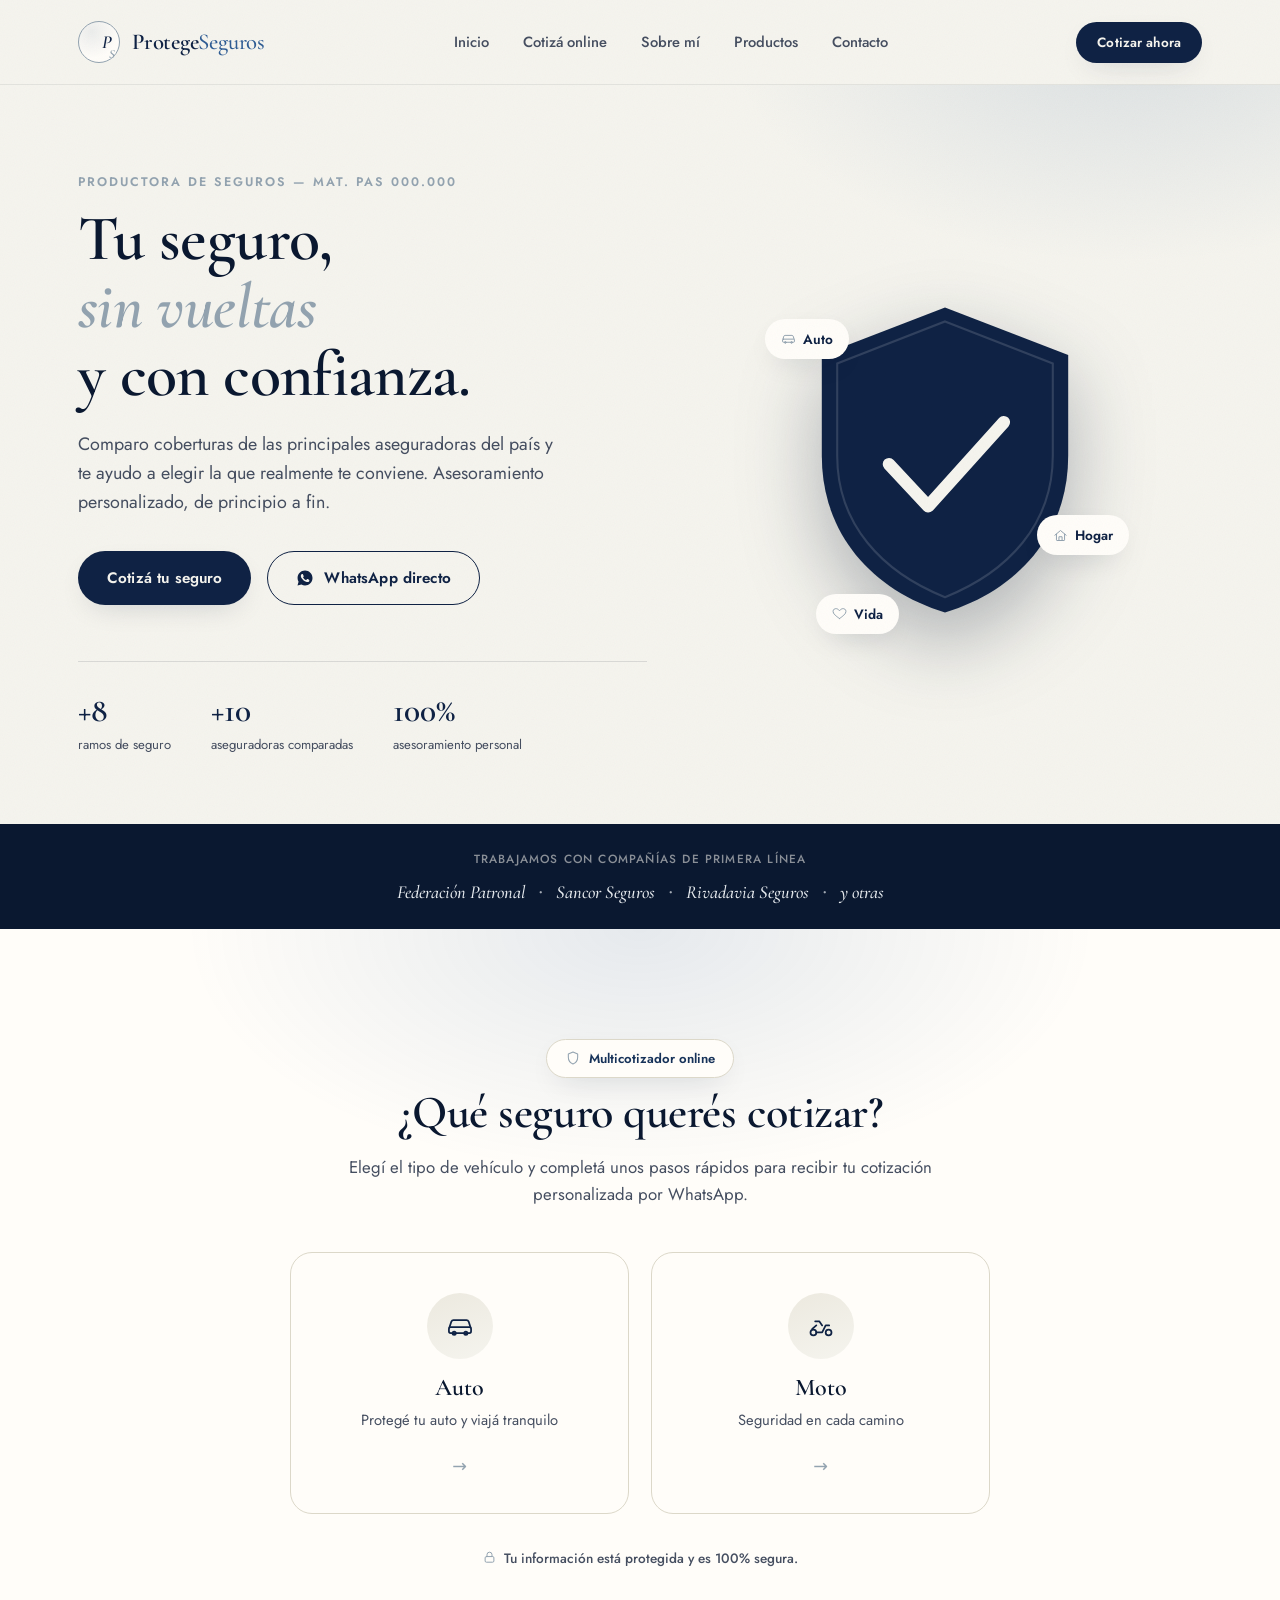
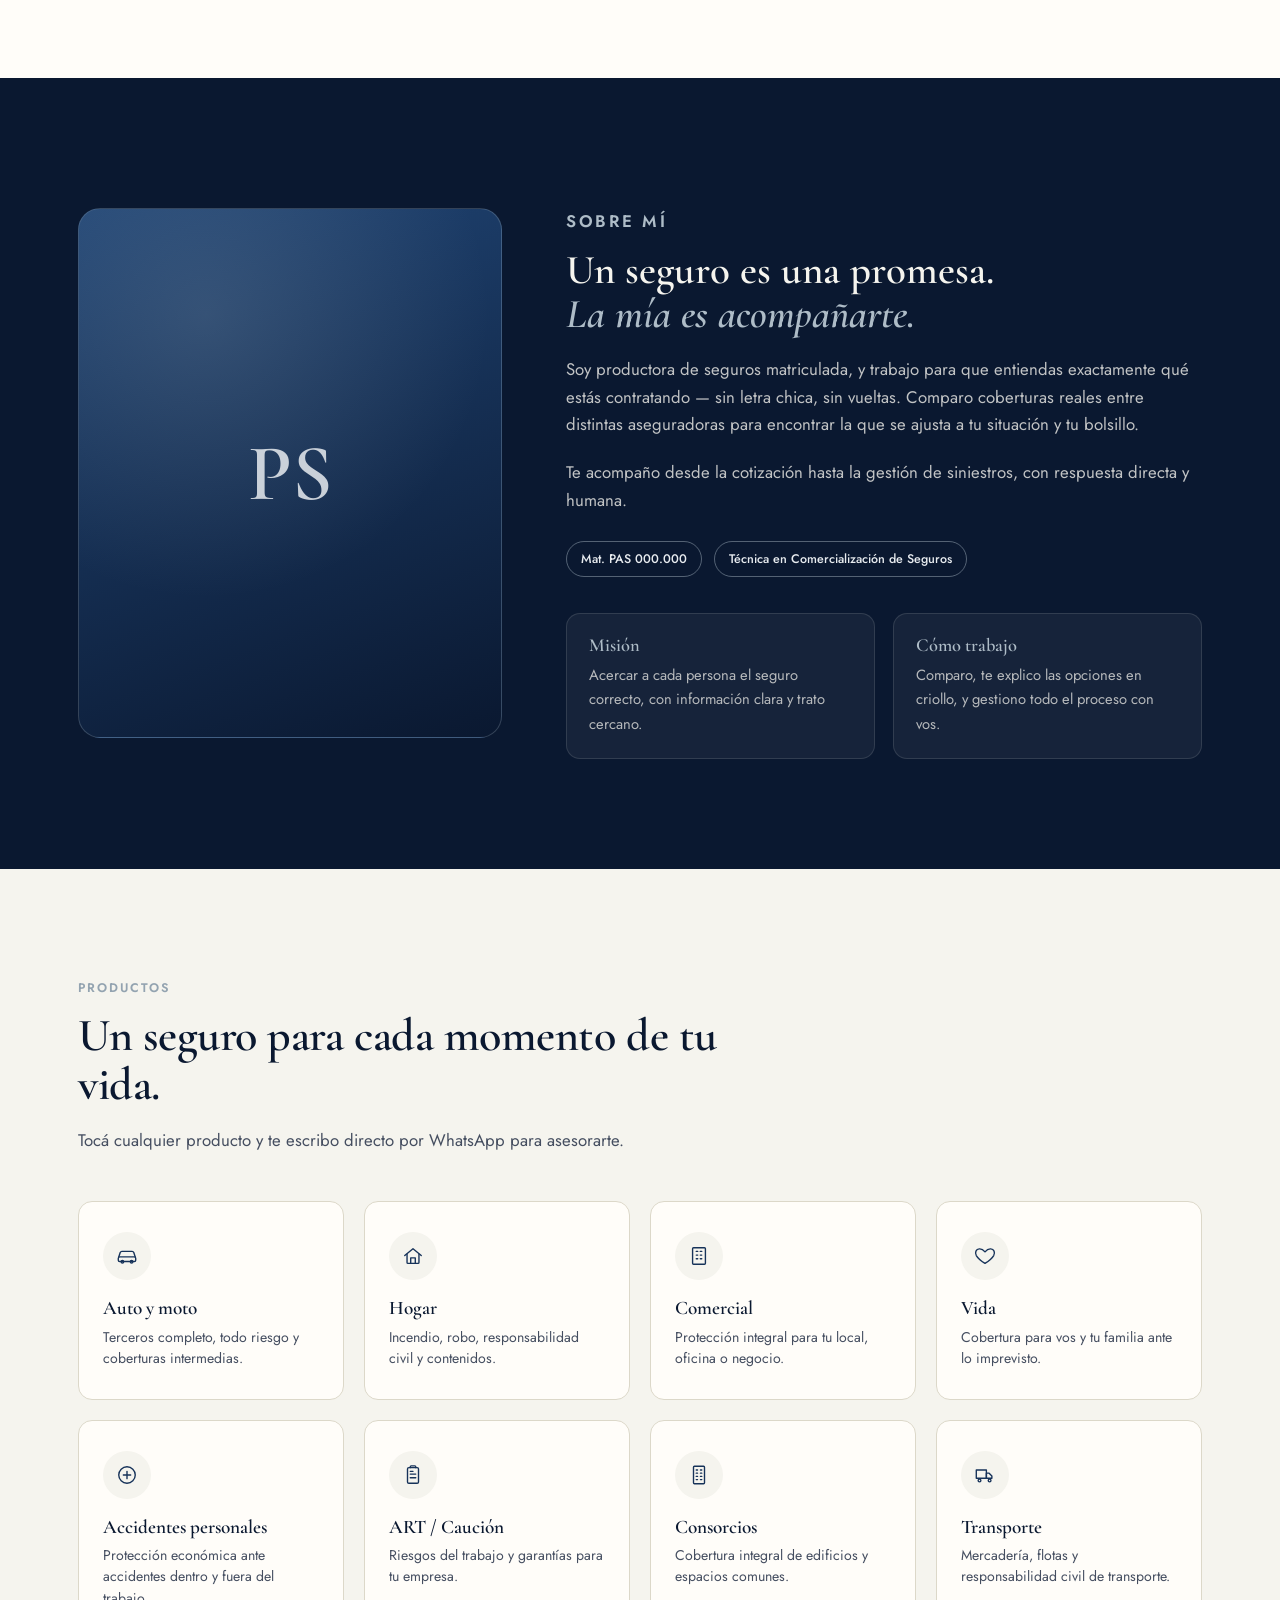
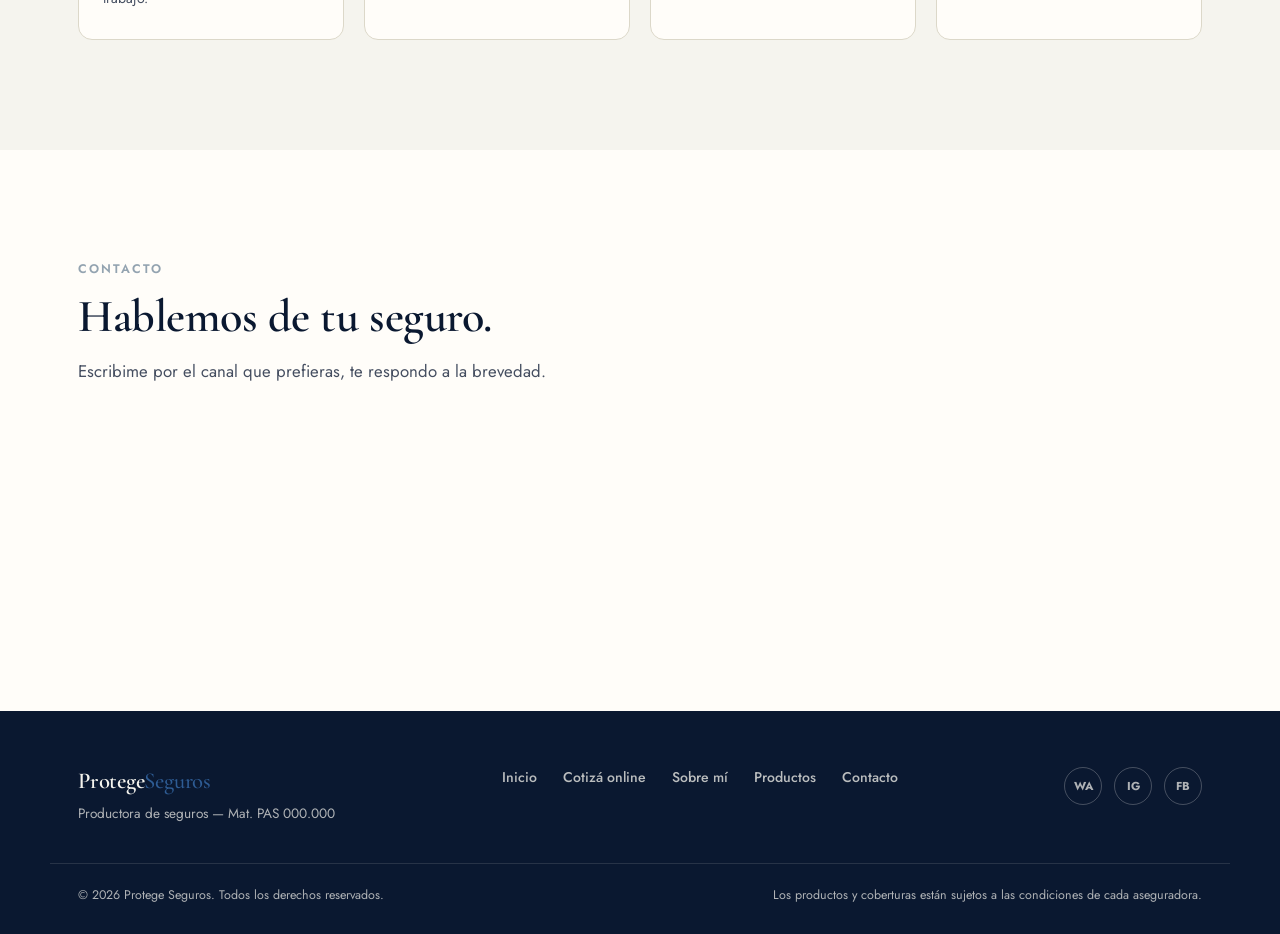
==== commit e759ddd6: "Muestra las aseguradoras con las que se trabaja en la franja debajo del hero Co-Authored-By: Claude " ====
--- a/index.html
+++ b/index.html
@@ -86,7 +86,16 @@
   <!-- ===== ASEGURADORAS STRIP ===== -->
   <section class="strip">
     <div class="wrap strip-inner">
-      <p>Comparamos y gestionamos con las principales aseguradoras del mercado</p>
+      <p class="strip-label">Trabajamos con compañías de primera línea</p>
+      <div class="strip-logos">
+        <span>Federación Patronal</span>
+        <span class="strip-dot" aria-hidden="true">•</span>
+        <span>Sancor Seguros</span>
+        <span class="strip-dot" aria-hidden="true">•</span>
+        <span>Rivadavia Seguros</span>
+        <span class="strip-dot" aria-hidden="true">•</span>
+        <span>y otras</span>
+      </div>
     </div>
   </section>
 
@@ -343,6 +352,10 @@
           <label class="check"><input type="checkbox" name="gnc"><span>¿Tiene GNC?</span></label>
           <label class="check"><input type="checkbox" name="rastreador"><span>¿Tiene rastreador satelital?</span></label>
         </div>
+        <div class="field">
+          <label for="w-localidad">Localidad de guarda</label>
+          <input type="text" id="w-localidad" name="localidad" placeholder="Ej: Villa Ballester, Buenos Aires">
+        </div>
       </div>
 
       <!-- STEP 2 -->
--- a/css/styles.css
+++ b/css/styles.css
@@ -210,11 +210,24 @@
 @keyframes bob{ 0%,100%{ transform: translateY(0) rotate(0);} 50%{ transform: translateY(-10px) rotate(-2deg);} }
 
 /* strip */
-.strip{ background: var(--navy-900); padding: 18px 0; }
-.strip-inner p{
-  text-align:center; color: var(--silver-100);
-  font-size: .82rem; letter-spacing: .08em; text-transform: uppercase; font-weight:500;
-}
+.strip{ background: var(--navy-900); padding: 26px 0; }
+.strip-label{
+  text-align:center; color: rgba(245,244,238,.55);
+  font-size: .74rem; letter-spacing: .1em; text-transform: uppercase; font-weight:500;
+  margin-bottom: 14px;
+}
+.strip-logos{
+  display:flex; align-items:center; justify-content:center;
+  gap: 14px; flex-wrap: wrap;
+}
+.strip-logos span{
+  font-family: var(--font-display);
+  font-style: italic;
+  font-size: 1.15rem;
+  font-weight: 500;
+  color: var(--silver-100);
+}
+.strip-dot{ font-style: normal !important; color: var(--silver-500); font-size: .7rem !important; opacity:.7; }
 
 /* ===================================================================
    SECTION HEAD (shared)
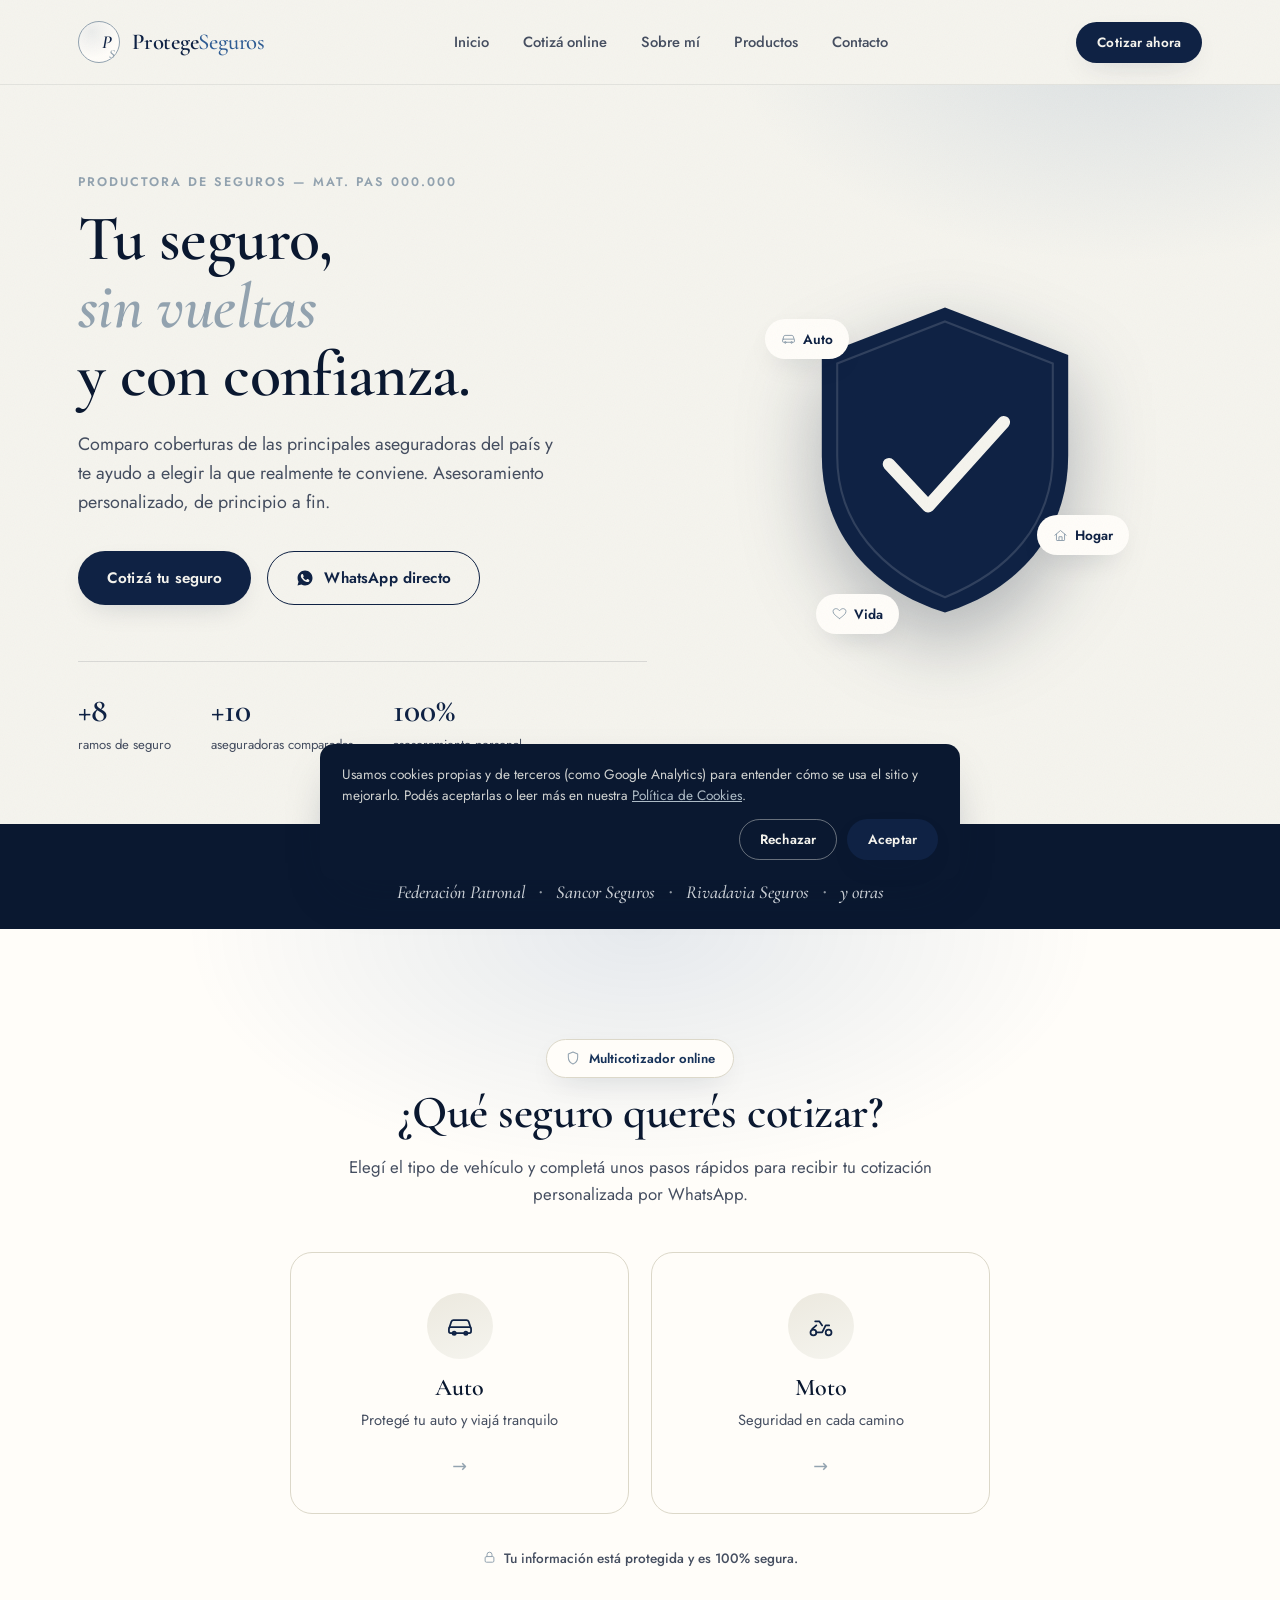
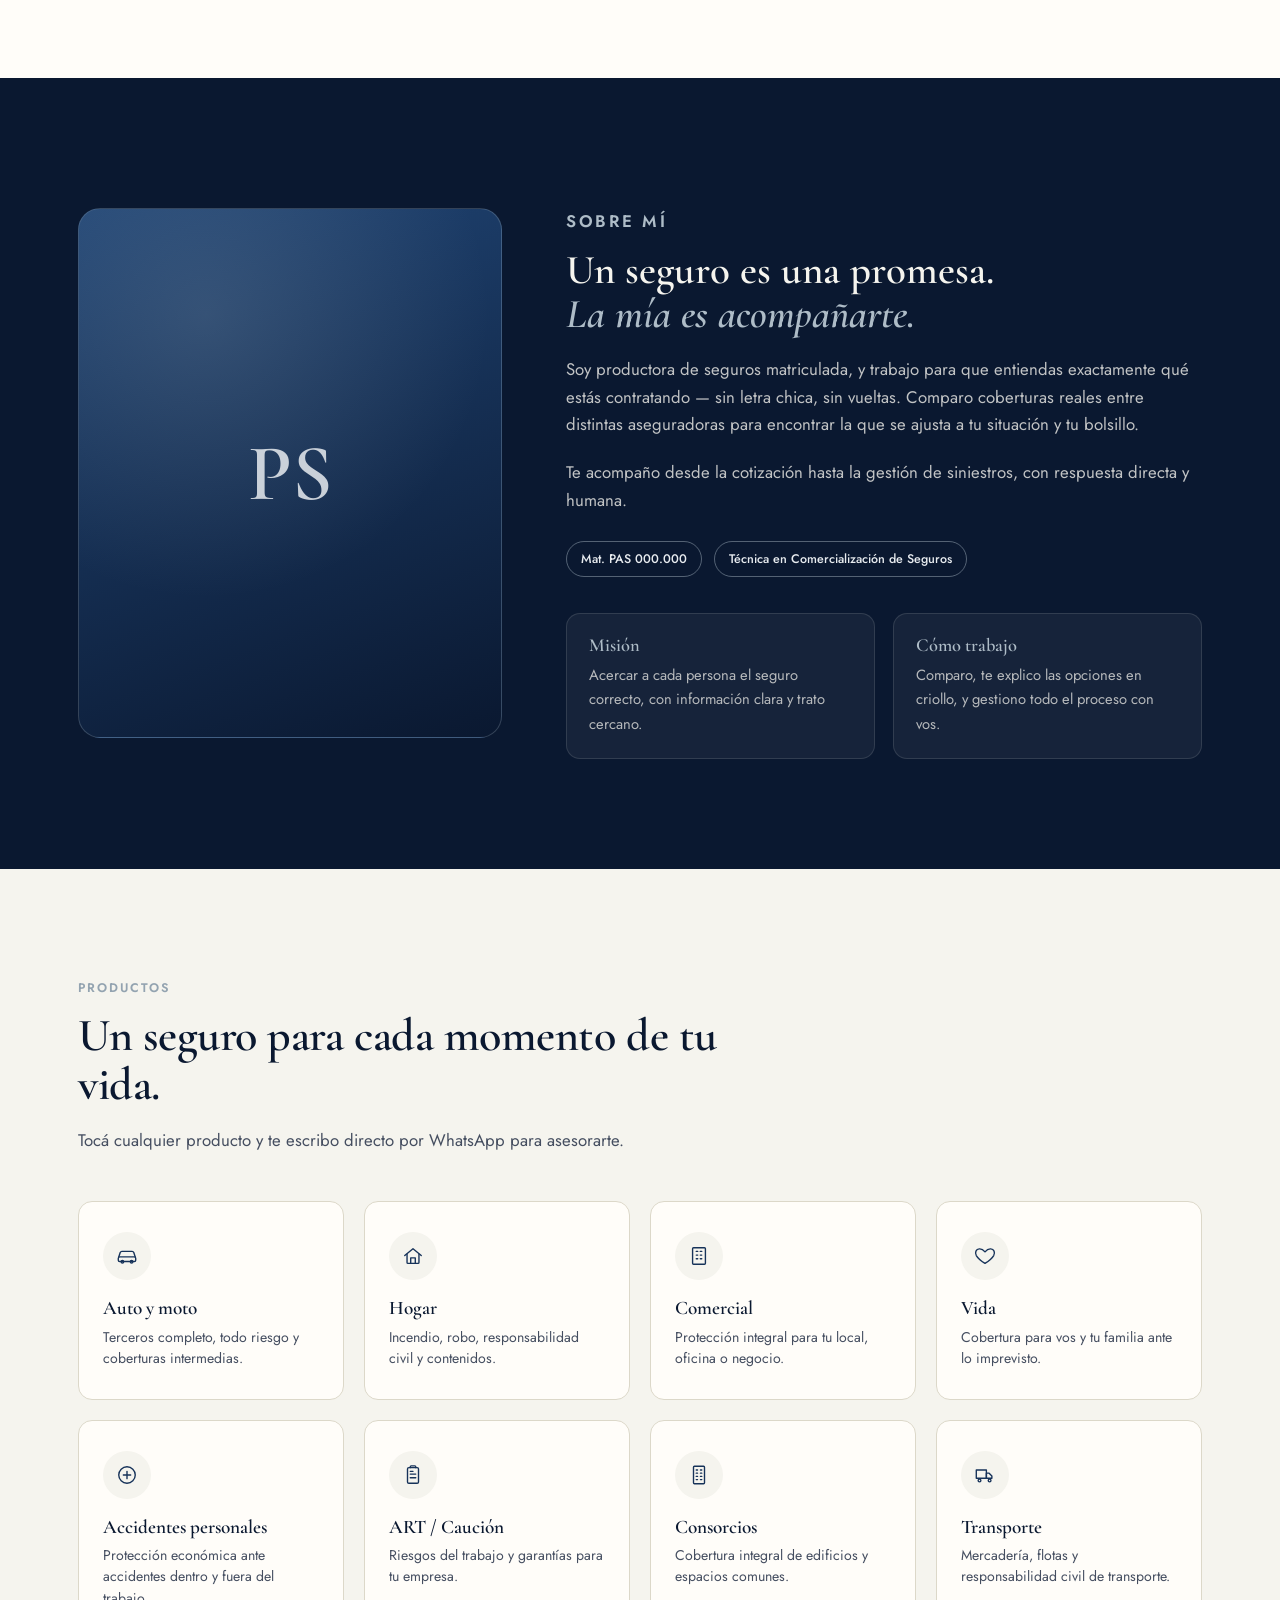
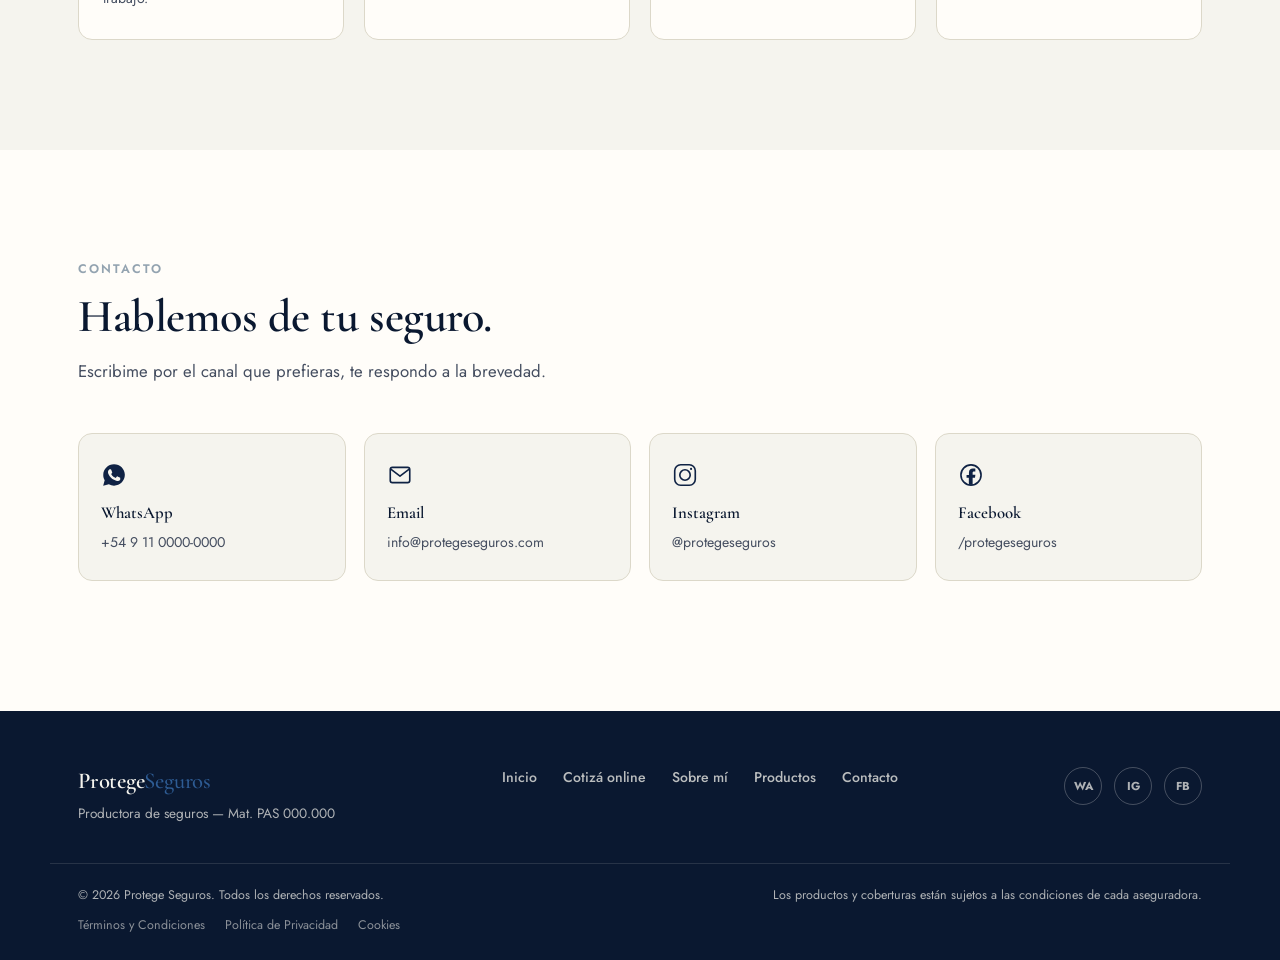
==== commit e219c3c2: "Agrega Términos y Condiciones, Política de Privacidad y aviso de cookies Co-Authored-By: Claude Sonn" ====
--- a/index.html
+++ b/index.html
@@ -287,7 +287,21 @@
     <p>© 2026 Protege Seguros. Todos los derechos reservados.</p>
     <p>Los productos y coberturas están sujetos a las condiciones de cada aseguradora.</p>
   </div>
+  <div class="wrap footer-legal">
+    <a href="terminos.html">Términos y Condiciones</a>
+    <a href="privacidad.html">Política de Privacidad</a>
+    <a href="privacidad.html#cookies">Cookies</a>
+  </div>
 </footer>
+
+<!-- ===== COOKIE BANNER ===== -->
+<div class="cookie-banner" id="cookieBanner" hidden>
+  <p>Usamos cookies propias y de terceros (como Google Analytics) para entender cómo se usa el sitio y mejorarlo. Podés aceptarlas o leer más en nuestra <a href="privacidad.html#cookies">Política de Cookies</a>.</p>
+  <div class="cookie-actions">
+    <button type="button" class="btn btn-ghost btn-small" id="cookieReject">Rechazar</button>
+    <button type="button" class="btn btn-primary btn-small" id="cookieAccept">Aceptar</button>
+  </div>
+</div>
 
 <!-- ===== QUOTE WIZARD MODAL (Auto / Moto) ===== -->
 <div class="quote-modal" id="quoteModal" aria-hidden="true">
--- a/css/styles.css
+++ b/css/styles.css
@@ -403,6 +403,30 @@
 .contact-card p{ font-size: .88rem; color: var(--ink-soft); transition: color .3s; }
 
 /* ===================================================================
+   LEGAL PAGES (Términos / Privacidad)
+=================================================================== */
+.legal{ padding: 70px 0 120px; background: var(--white); }
+.legal-wrap{ max-width: 760px; }
+.legal h1{ font-size: clamp(2.2rem, 4vw, 3rem); margin-top: 6px; }
+.legal-updated{ margin-top: 12px; font-size: .85rem; color: var(--ink-soft); }
+.legal-content{ margin-top: 40px; }
+.legal-content h2{
+  font-size: 1.4rem; margin-top: 40px; margin-bottom: 14px;
+  padding-top: 24px; border-top: 1px solid var(--ivory-300);
+}
+.legal-content h2:first-child{ margin-top: 0; padding-top: 0; border-top: none; }
+.legal-content p{ font-size: 1rem; line-height: 1.75; color: var(--ink-soft); margin-bottom: 16px; }
+.legal-content ul{ margin: 0 0 16px; padding-left: 22px; }
+.legal-content li{ font-size: 1rem; line-height: 1.75; color: var(--ink-soft); list-style: disc; margin-bottom: 6px; }
+.legal-content strong{ color: var(--navy-900); font-weight: 600; }
+.legal-content a{ color: var(--navy-700); text-decoration: underline; }
+.legal-note{
+  margin-top: 32px; padding: 18px 20px;
+  background: var(--ivory-100); border-radius: var(--radius-sm);
+  font-size: .88rem !important; font-style: italic;
+}
+
+/* ===================================================================
    FOOTER
 =================================================================== */
 .site-footer{ background: var(--navy-900); color: rgba(245,244,238,.7); padding: 56px 0 0; }
@@ -426,7 +450,38 @@
 .footer-social a:hover{ background: var(--silver-500); border-color: var(--silver-500); color: var(--navy-900); }
 .footer-bottom{
   display:flex; justify-content: space-between; gap: 12px; flex-wrap:wrap;
-  padding: 22px 28px 30px; font-size: .78rem;
+  padding: 22px 28px 12px; font-size: .78rem;
+}
+.footer-legal{
+  display:flex; gap: 20px; flex-wrap: wrap;
+  padding: 0 28px 26px; font-size: .78rem;
+}
+.footer-legal a{ color: rgba(245,244,238,.55); transition: color .25s; }
+.footer-legal a:hover{ color: var(--silver-400); }
+
+/* ===================================================================
+   COOKIE BANNER
+=================================================================== */
+.cookie-banner{
+  position: fixed; left: 20px; right: 20px; bottom: 20px; z-index: 900;
+  max-width: 640px; margin: 0 auto;
+  background: var(--navy-900);
+  color: var(--ivory-100);
+  border-radius: var(--radius-md);
+  box-shadow: var(--shadow-soft);
+  padding: 20px 22px;
+  display:flex; flex-direction: column; gap: 14px;
+}
+.cookie-banner p{ font-size: .85rem; line-height: 1.5; color: rgba(245,244,238,.85); }
+.cookie-banner a{ color: var(--silver-400); text-decoration: underline; }
+.cookie-actions{ display:flex; justify-content: flex-end; gap: 10px; }
+.cookie-actions .btn-ghost{ color: var(--ivory-100); border-color: rgba(245,244,238,.4); }
+.cookie-actions .btn-ghost:hover{ background: rgba(245,244,238,.12); color: var(--ivory-100); }
+
+@media (max-width: 480px){
+  .cookie-banner{ left: 12px; right: 12px; bottom: 12px; padding: 16px; }
+  .cookie-actions{ justify-content: stretch; }
+  .cookie-actions .btn{ flex: 1; }
 }
 
 /* ===================================================================
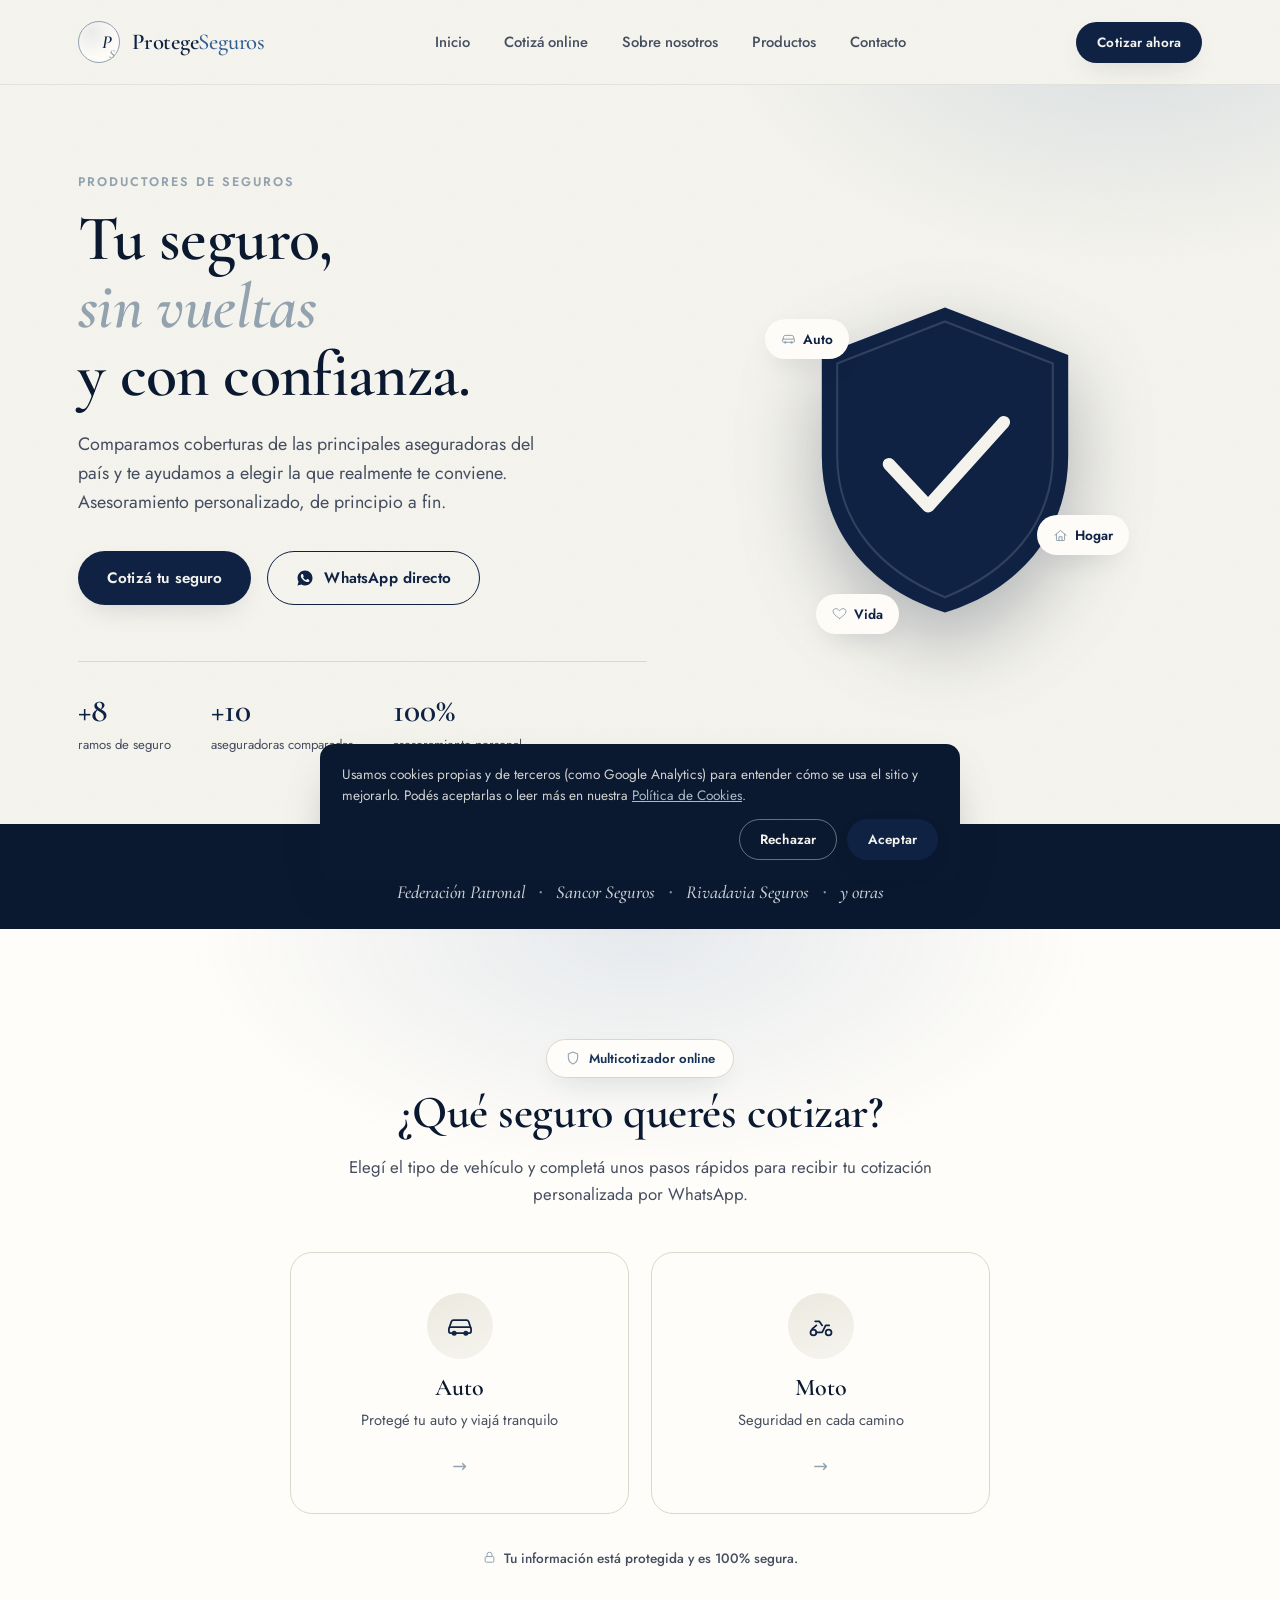
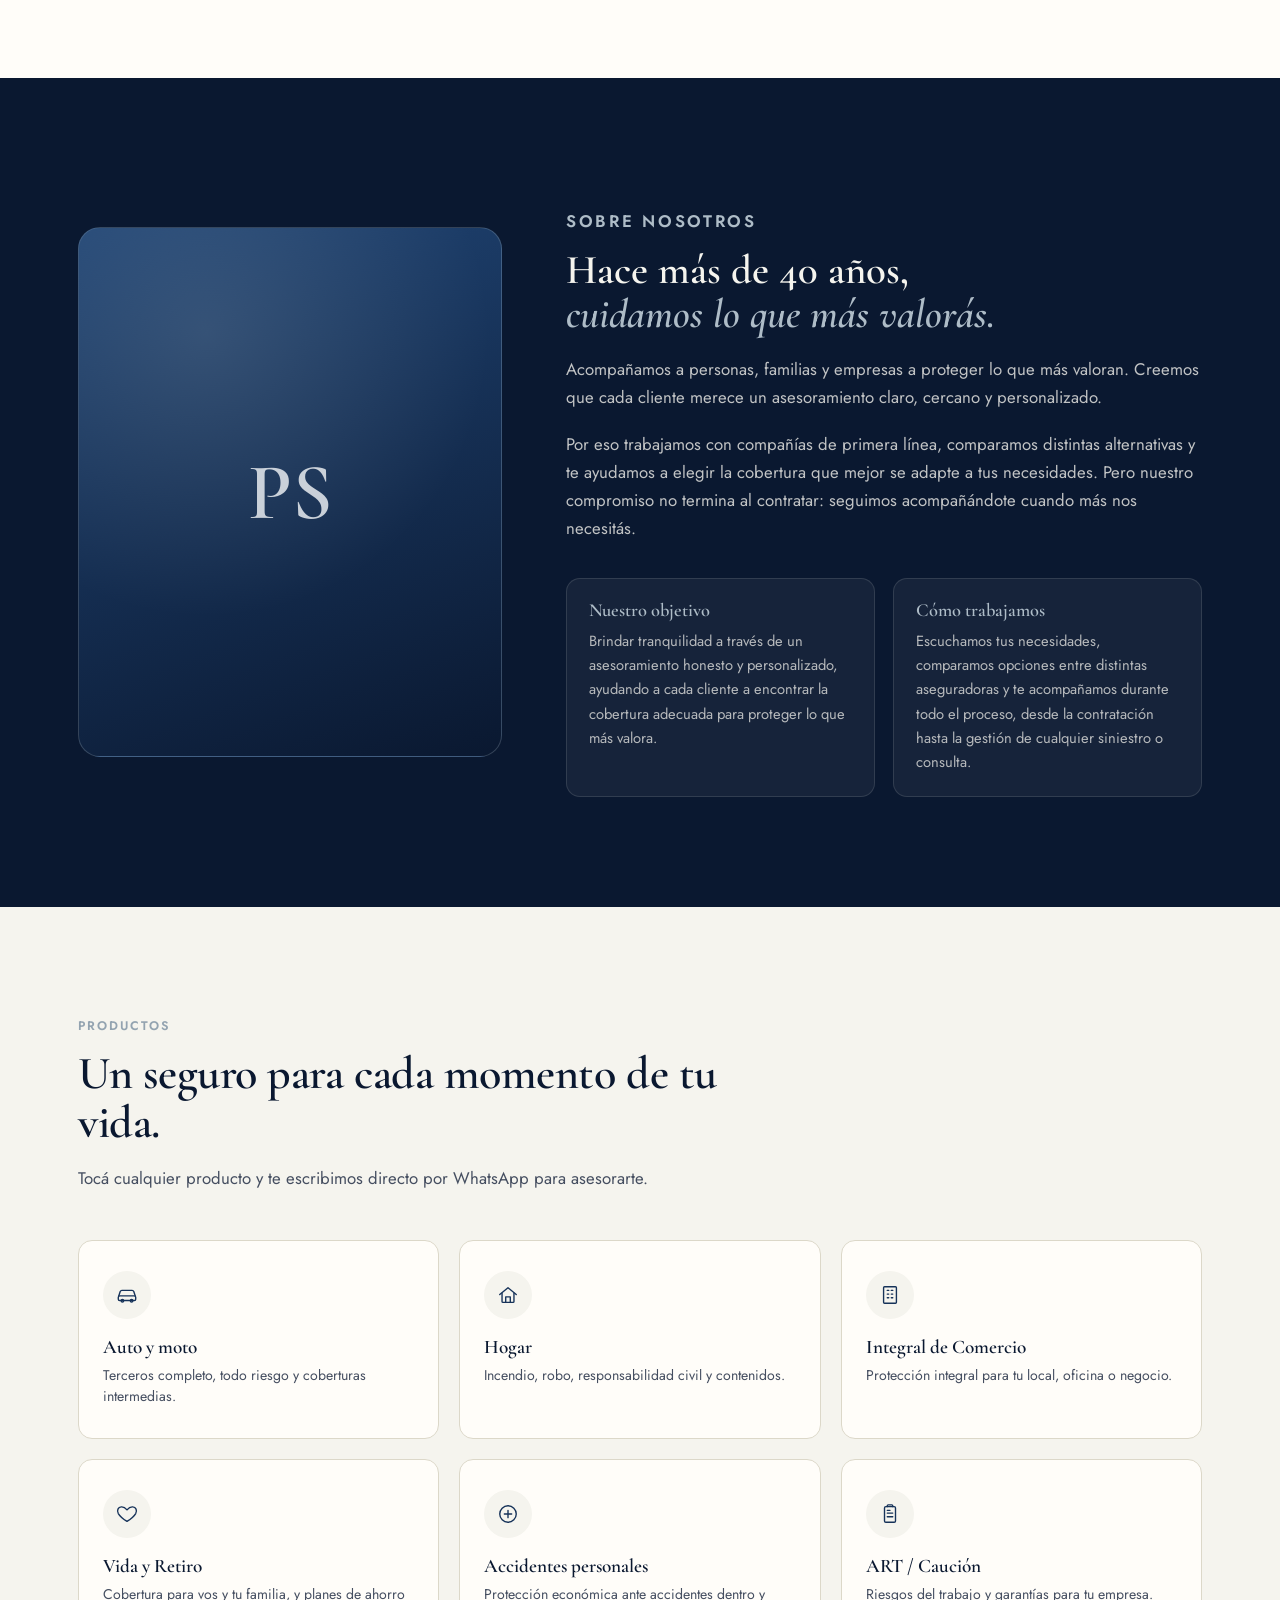
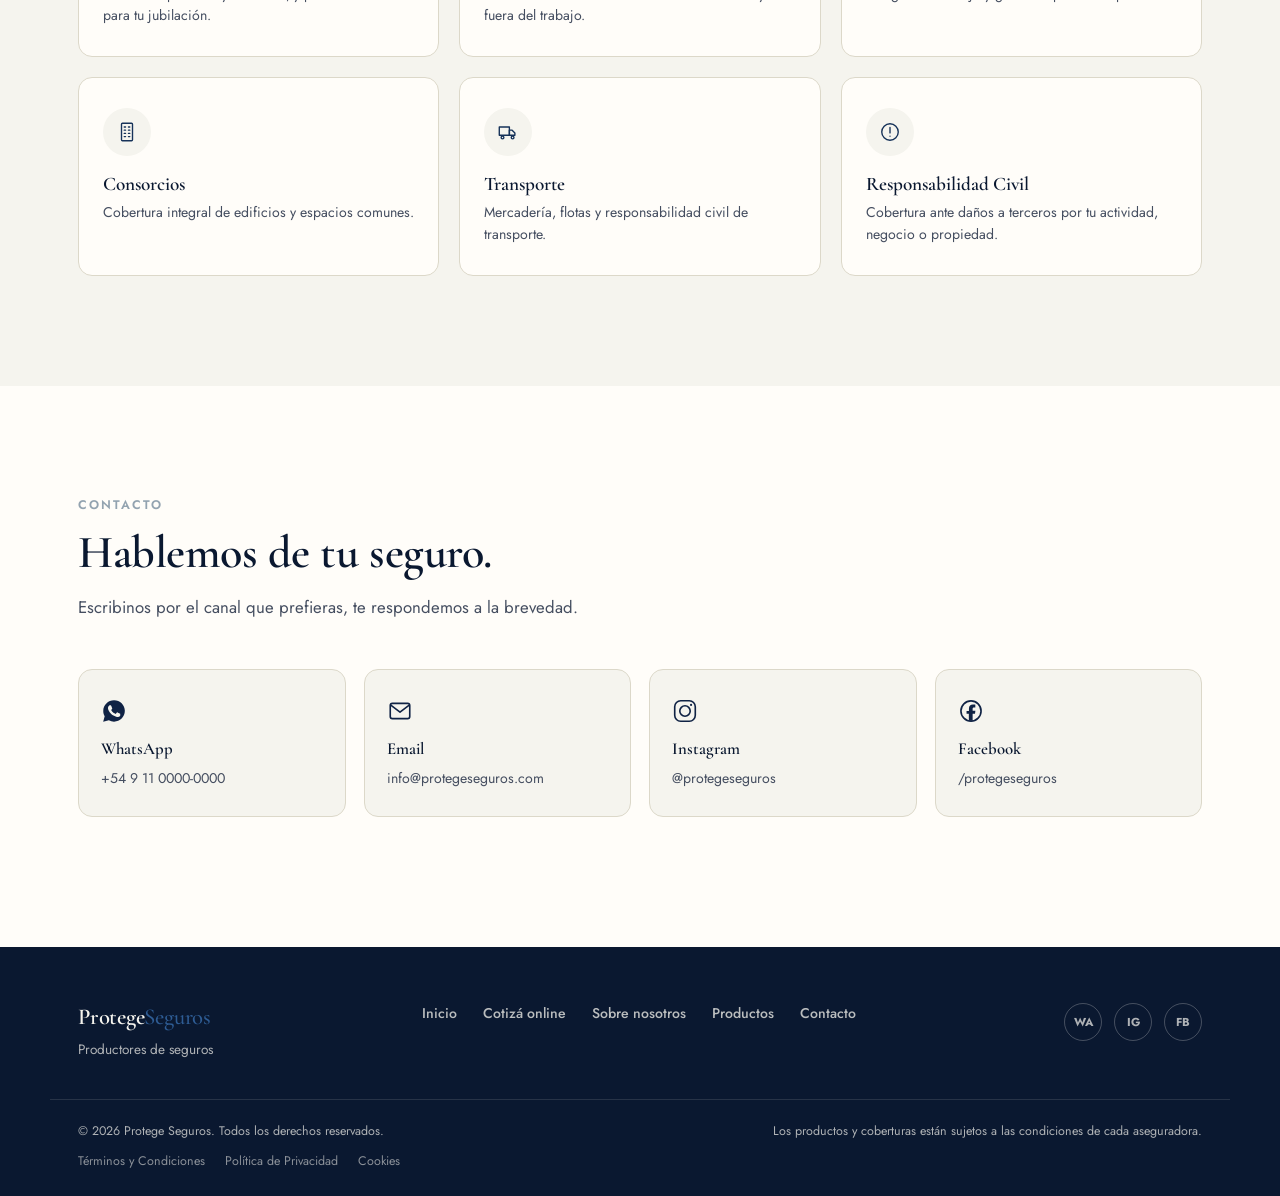
==== commit 543ea79e: "Pasa el sitio a voz plural (Sobre nosotros), saca las menciones a matrícula individual, y actualiza " ====
--- a/index.html
+++ b/index.html
@@ -27,7 +27,7 @@
     <nav class="main-nav" id="mainNav">
       <a href="#inicio">Inicio</a>
       <a href="#cotizar">Cotizá online</a>
-      <a href="#sobre-mi">Sobre mí</a>
+      <a href="#sobre-nosotros">Sobre nosotros</a>
       <a href="#productos">Productos</a>
       <a href="#contacto">Contacto</a>
     </nav>
@@ -46,10 +46,10 @@
   <section class="hero">
     <div class="wrap hero-inner">
       <div class="hero-copy">
-        <p class="eyebrow">Productora de seguros — Mat. PAS 000.000</p>
+        <p class="eyebrow">Productores de seguros</p>
         <h1>Tu seguro,<br><em>sin vueltas</em><br>y con confianza.</h1>
         <p class="hero-lead">
-          Comparo coberturas de las principales aseguradoras del país y te ayudo
+          Comparamos coberturas de las principales aseguradoras del país y te ayudamos
           a elegir la que realmente te conviene. Asesoramiento personalizado,
           de principio a fin.
         </p>
@@ -135,7 +135,7 @@
   </section>
 
   <!-- ===== SOBRE MI ===== -->
-  <section class="sobre-mi" id="sobre-mi">
+  <section class="sobre-mi" id="sobre-nosotros">
     <div class="wrap sobre-inner">
       <div class="sobre-visual" aria-hidden="true">
         <div class="portrait-frame">
@@ -143,30 +143,27 @@
         </div>
       </div>
       <div class="sobre-copy">
-        <p class="eyebrow">Sobre mí</p>
-        <h2>Un seguro es una promesa.<br><em>La mía es acompañarte.</em></h2>
+        <p class="eyebrow">Sobre nosotros</p>
+        <h2>Hace más de 40 años,<br><em>cuidamos lo que más valorás.</em></h2>
         <p>
-          Soy productora de seguros matriculada, y trabajo para que entiendas exactamente
-          qué estás contratando — sin letra chica, sin vueltas. Comparo coberturas reales
-          entre distintas aseguradoras para encontrar la que se ajusta a tu situación y tu bolsillo.
+          Acompañamos a personas, familias y empresas a proteger lo que más valoran.
+          Creemos que cada cliente merece un asesoramiento claro, cercano y personalizado.
         </p>
         <p>
-          Te acompaño desde la cotización hasta la gestión de siniestros, con
-          respuesta directa y humana.
+          Por eso trabajamos con compañías de primera línea, comparamos distintas alternativas
+          y te ayudamos a elegir la cobertura que mejor se adapte a tus necesidades. Pero
+          nuestro compromiso no termina al contratar: seguimos acompañándote cuando más
+          nos necesitás.
         </p>
-        <div class="credentials">
-          <span>Mat. PAS 000.000</span>
-          <span>Técnica en Comercialización de Seguros</span>
-        </div>
 
         <div class="mission-grid">
           <div class="mission-card">
-            <h3>Misión</h3>
-            <p>Acercar a cada persona el seguro correcto, con información clara y trato cercano.</p>
+            <h3>Nuestro objetivo</h3>
+            <p>Brindar tranquilidad a través de un asesoramiento honesto y personalizado, ayudando a cada cliente a encontrar la cobertura adecuada para proteger lo que más valora.</p>
           </div>
           <div class="mission-card">
-            <h3>Cómo trabajo</h3>
-            <p>Comparo, te explico las opciones en criollo, y gestiono todo el proceso con vos.</p>
+            <h3>Cómo trabajamos</h3>
+            <p>Escuchamos tus necesidades, comparamos opciones entre distintas aseguradoras y te acompañamos durante todo el proceso, desde la contratación hasta la gestión de cualquier siniestro o consulta.</p>
           </div>
         </div>
       </div>
@@ -179,7 +176,7 @@
       <div class="section-head">
         <p class="eyebrow">Productos</p>
         <h2>Un seguro para cada momento de tu vida.</h2>
-        <p class="section-lead">Tocá cualquier producto y te escribo directo por WhatsApp para asesorarte.</p>
+        <p class="section-lead">Tocá cualquier producto y te escribimos directo por WhatsApp para asesorarte.</p>
       </div>
 
       <div class="product-grid">
@@ -193,15 +190,15 @@
           <h3>Hogar</h3>
           <p>Incendio, robo, responsabilidad civil y contenidos.</p>
         </a>
-        <a class="product-card" href="#" data-wa-msg="Hola! Quiero consultar por un seguro COMERCIAL.">
+        <a class="product-card" href="#" data-wa-msg="Hola! Quiero consultar por un seguro Integral de Comercio.">
           <span class="product-icon"><svg viewBox="0 0 24 24" fill="none" stroke="currentColor" stroke-width="1.5" stroke-linecap="round" stroke-linejoin="round"><rect x="5" y="3" width="14" height="18" rx="1"/><path d="M9 7h1.6M13.4 7H15M9 11h1.6M13.4 11H15M9 15h1.6M13.4 15H15"/></svg></span>
-          <h3>Comercial</h3>
+          <h3>Integral de Comercio</h3>
           <p>Protección integral para tu local, oficina o negocio.</p>
         </a>
-        <a class="product-card" href="#" data-wa-msg="Hola! Quiero consultar por un seguro de VIDA.">
+        <a class="product-card" href="#" data-wa-msg="Hola! Quiero consultar por un seguro de VIDA Y RETIRO.">
           <span class="product-icon"><svg viewBox="0 0 24 24" fill="none" stroke="currentColor" stroke-width="1.5" stroke-linecap="round" stroke-linejoin="round"><path d="M12 20s-7-4.35-9.5-8.5C.7 8 2.2 4.5 5.8 4.2 8 4 10.2 5.3 12 7.5 13.8 5.3 16 4 18.2 4.2 21.8 4.5 23.3 8 21.5 11.5 19 15.65 12 20 12 20Z"/></svg></span>
-          <h3>Vida</h3>
-          <p>Cobertura para vos y tu familia ante lo imprevisto.</p>
+          <h3>Vida y Retiro</h3>
+          <p>Cobertura para vos y tu familia, y planes de ahorro para tu jubilación.</p>
         </a>
         <a class="product-card" href="#" data-wa-msg="Hola! Quiero consultar por un seguro de ACCIDENTES PERSONALES.">
           <span class="product-icon"><svg viewBox="0 0 24 24" fill="none" stroke="currentColor" stroke-width="1.5" stroke-linecap="round" stroke-linejoin="round"><circle cx="12" cy="12" r="9"/><path d="M12 8v8M8 12h8"/></svg></span>
@@ -222,6 +219,11 @@
           <span class="product-icon"><svg viewBox="0 0 24 24" fill="none" stroke="currentColor" stroke-width="1.5" stroke-linecap="round" stroke-linejoin="round"><path d="M2.5 6.5h11v9h-11z"/><path d="M13.5 10h3l3 3v2.5h-6z"/><circle cx="6" cy="18" r="1.5"/><circle cx="17" cy="18" r="1.5"/></svg></span>
           <h3>Transporte</h3>
           <p>Mercadería, flotas y responsabilidad civil de transporte.</p>
+        </a>
+        <a class="product-card" href="#" data-wa-msg="Hola! Quiero consultar por un seguro de RESPONSABILIDAD CIVIL.">
+          <span class="product-icon"><svg viewBox="0 0 24 24" fill="none" stroke="currentColor" stroke-width="1.5" stroke-linecap="round" stroke-linejoin="round"><circle cx="12" cy="12" r="9"/><path d="M12 7v6M12 16.5h.01"/></svg></span>
+          <h3>Responsabilidad Civil</h3>
+          <p>Cobertura ante daños a terceros por tu actividad, negocio o propiedad.</p>
         </a>
       </div>
     </div>
@@ -233,7 +235,7 @@
       <div class="section-head">
         <p class="eyebrow">Contacto</p>
         <h2>Hablemos de tu seguro.</h2>
-        <p class="section-lead">Escribime por el canal que prefieras, te respondo a la brevedad.</p>
+        <p class="section-lead">Escribinos por el canal que prefieras, te respondemos a la brevedad.</p>
       </div>
 
       <div class="contact-grid">
@@ -268,12 +270,12 @@
   <div class="wrap footer-inner">
     <div class="footer-brand">
       <span class="brand-name">Protege<em>Seguros</em></span>
-      <p>Productora de seguros — Mat. PAS 000.000</p>
+      <p>Productores de seguros</p>
     </div>
     <nav class="footer-nav">
       <a href="#inicio">Inicio</a>
       <a href="#cotizar">Cotizá online</a>
-      <a href="#sobre-mi">Sobre mí</a>
+      <a href="#sobre-nosotros">Sobre nosotros</a>
       <a href="#productos">Productos</a>
       <a href="#contacto">Contacto</a>
     </nav>
@@ -358,7 +360,6 @@
           <select id="w-uso" name="uso">
             <option>Particular</option>
             <option>Comercial</option>
-            <option>Aplicación (Uber / Didi)</option>
           </select>
         </div>
         <div class="check-grid">
--- a/css/styles.css
+++ b/css/styles.css
@@ -313,11 +313,6 @@
 .sobre-mi h2{ color: var(--ivory-100); font-size: clamp(2rem, 3.2vw, 2.7rem); }
 .sobre-mi h2 em{ color: var(--silver-400); }
 .sobre-copy p{ margin-top: 20px; color: rgba(245,244,238,.78); line-height: 1.65; font-size: 1.05rem; }
-.credentials{ display:flex; gap:12px; margin-top: 26px; flex-wrap: wrap; }
-.credentials span{
-  font-size: .78rem; font-weight:500; padding: 8px 14px; border-radius: 999px;
-  border: 1px solid rgba(174,188,199,.45); color: var(--silver-100);
-}
 .mission-grid{ display:grid; grid-template-columns: 1fr 1fr; gap: 18px; margin-top: 36px; }
 .mission-card{
   background: rgba(245,244,238,.05);
@@ -350,7 +345,7 @@
 =================================================================== */
 .productos{ padding: 110px 0; background: var(--ivory-100); }
 .product-grid{
-  display:grid; grid-template-columns: repeat(4, 1fr); gap: 20px;
+  display:grid; grid-template-columns: repeat(3, 1fr); gap: 20px;
 }
 .product-card{
   display:block;
@@ -472,6 +467,7 @@
   padding: 20px 22px;
   display:flex; flex-direction: column; gap: 14px;
 }
+.cookie-banner[hidden]{ display: none; }
 .cookie-banner p{ font-size: .85rem; line-height: 1.5; color: rgba(245,244,238,.85); }
 .cookie-banner a{ color: var(--silver-400); text-decoration: underline; }
 .cookie-actions{ display:flex; justify-content: flex-end; gap: 10px; }
